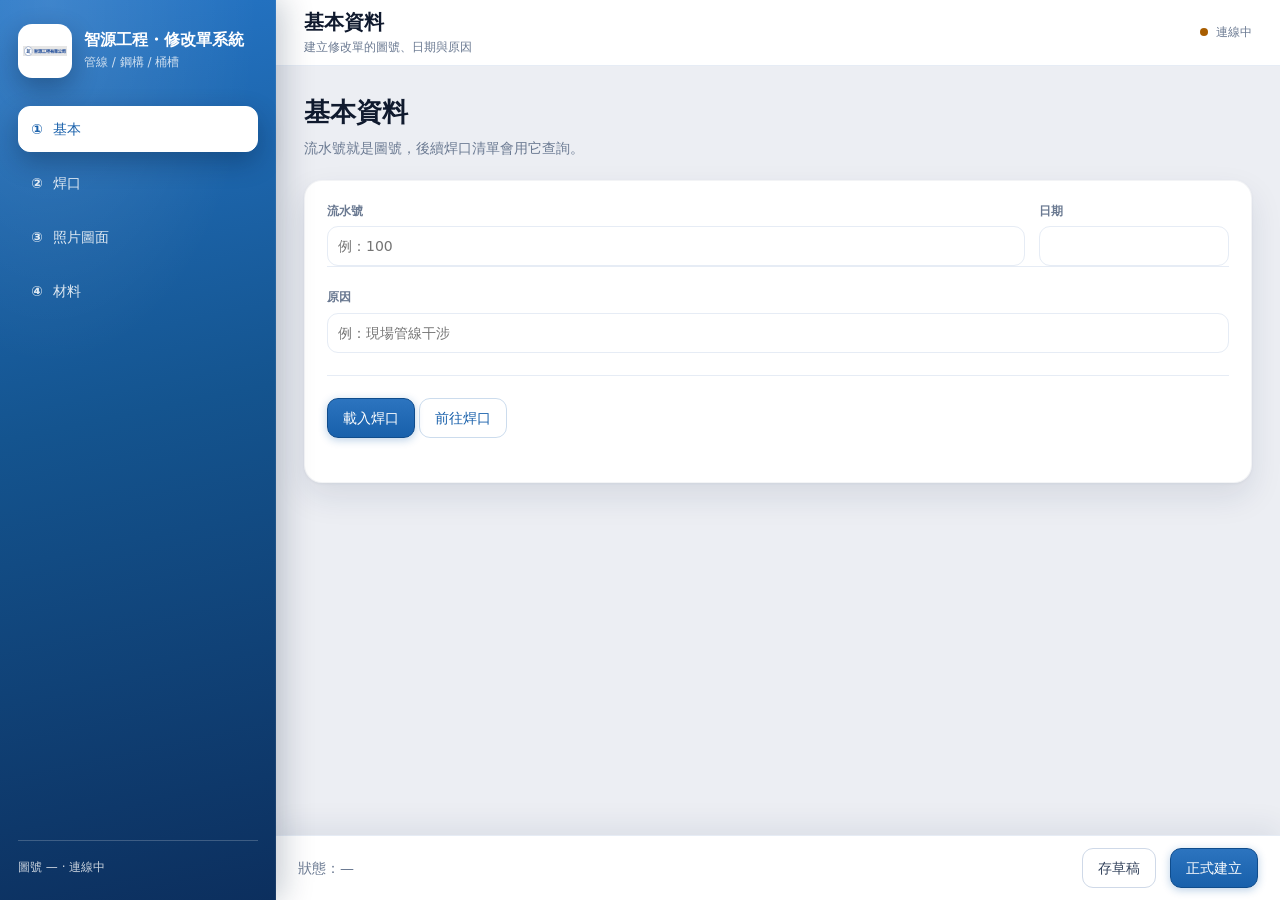
==== control/co_wizard_web/index.html @ b8f65dfd "style(wizard-web): mac-style polish, 3D sidebar, hint pulse, button feedback" ====
<!DOCTYPE html>
<html lang="zh-Hant">
<head>
<meta charset="utf-8">
<meta name="viewport" content="width=device-width, initial-scale=1">
<title>智源工程・修改單系統</title>
<style>
  :root{
    --brand:#1860ab;
    --brand-strong:#0f4c8c;
    --brand-deep:#0c2f5e;
    --brand-soft:#eef4fc;
    --ink:#101a2e;
    --text:#33425c;
    --muted:#6b7a92;
    --line:#e6ecf5;
    --line-strong:#cfd9e8;
    --surface:#ffffff;
    --page:#eceef3;
    --ok:#157a47;
    --warn:#a85d00;
    --danger:#b42318;
    --shadow:0 1px 2px rgba(16,26,46,.05), 0 18px 44px rgba(16,40,80,.12);
    --shadow-sm:0 1px 3px rgba(20,40,80,.05), 0 14px 32px rgba(20,40,80,.10);
  }
  *{box-sizing:border-box;}
  button,input,select,.nav-step,tr.pick,.sheet,.pill{transition:background-color .16s ease,border-color .16s ease,color .16s ease,box-shadow .16s ease,transform .14s ease;}
  html,body{height:100%;}
  body{
    margin:0;
    color:var(--text);
    background:var(--page);
    font-family:-apple-system,BlinkMacSystemFont,"SF Pro Text","Segoe UI","Microsoft JhengHei",system-ui,sans-serif;
    font-size:14px;
    line-height:1.45;
    letter-spacing:0;
  }
  button,input,select{font:inherit;letter-spacing:0;}
  button{
    border:1px solid var(--line-strong);
    border-radius:11px;
    background:#fff;
    color:var(--text);
    min-height:40px;
    padding:8px 15px;
    cursor:pointer;
  }
  button:hover{border-color:var(--brand);color:var(--brand);box-shadow:0 4px 12px rgba(24,96,171,.16);transform:translateY(-1px);}
  button:active{transform:translateY(0) scale(.99);box-shadow:none;}
  button.primary{background:linear-gradient(180deg,#2c74bf,var(--brand));border-color:var(--brand-strong);color:#fff;box-shadow:0 2px 8px rgba(24,96,171,.30);}
  button.primary:hover{background:var(--brand-strong);color:#fff;box-shadow:0 8px 20px rgba(24,96,171,.38);transform:translateY(-1px);}
  button.ghost{background:transparent;color:var(--brand);border-color:rgba(24,96,171,.22);}
  button.sm{min-height:30px;padding:4px 10px;font-size:12px;}
  input,select{
    width:100%;
    min-height:40px;
    border:1px solid var(--line);
    border-radius:11px;
    background:#fff;
    color:var(--ink);
    padding:8px 10px;
    outline:none;
  }
  input:focus,select:focus{border-color:var(--brand);box-shadow:0 0 0 3px rgba(24,96,171,.14);}
  label{display:block;margin:0 0 6px;color:var(--muted);font-size:12px;font-weight:600;}
  table{width:100%;border-collapse:collapse;}
  th,td{padding:10px 12px;border-bottom:1px solid var(--line);text-align:left;vertical-align:middle;}
  th{color:var(--muted);font-size:12px;font-weight:700;white-space:nowrap;background:#f5f8fd;}
  td{font-size:13px;}
  code,.weld-code{display:inline-block;font-family:"Cascadia Mono","Consolas",monospace;color:var(--brand-strong);font-weight:800;background:var(--brand-soft);border:1px solid #d6e4f6;padding:2px 9px;border-radius:7px;letter-spacing:.02em;}
  .app{
    height:100vh;
    display:grid;
    grid-template-columns:276px minmax(0,1fr);
    overflow:hidden;
  }
  .side{
    display:flex;
    flex-direction:column;
    min-width:0;
    padding:24px 18px;
    color:#fff;
    position:relative;
    z-index:2;
    background:
      radial-gradient(130% 70% at 18% 0%, rgba(255,255,255,.12), transparent 58%),
      linear-gradient(168deg,#2575c6 0%,#14548f 46%,var(--brand-deep) 100%);
    box-shadow:6px 0 30px rgba(8,28,58,.24), inset -1px 0 0 rgba(255,255,255,.06);
  }
  .brand{
    display:flex;
    gap:12px;
    align-items:center;
    min-height:54px;
    margin-bottom:28px;
  }
  .brand-logo{
    width:54px;
    max-width:54px;
    height:54px;
    object-fit:contain;
    object-position:center;
    padding:5px;
    border-radius:14px;
    background:#fff;
    box-shadow:0 10px 26px rgba(4,20,45,.32);
  }
  .brand-mark-fallback{
    display:none;
    place-items:center;
    width:44px;
    height:44px;
    flex:0 0 44px;
    border:2px solid rgba(255,255,255,.72);
    border-radius:50%;
    font-weight:800;
  }
  .brand-text{min-width:0;}
  .brand-text strong{display:block;font-size:16px;line-height:1.3;}
  .brand-text span{display:block;margin-top:3px;font-size:12px;color:rgba(255,255,255,.76);}
  .step-nav{display:grid;gap:8px;}
  .nav-step{
    display:flex;
    align-items:center;
    gap:10px;
    width:100%;
    min-height:46px;
    padding:10px 12px;
    color:rgba(255,255,255,.86);
    background:transparent;
    border:1px solid transparent;
    border-radius:12px;
    text-align:left;
  }
  .nav-step:hover{color:#fff;background:rgba(255,255,255,.10);border-color:rgba(255,255,255,.22);}
  .nav-step.active{color:var(--brand);background:#fff;border-color:#fff;box-shadow:0 10px 26px rgba(4,20,45,.30);}
  .nav-step .num{font-weight:800;}
  .side-meta{
    margin-top:auto;
    padding-top:18px;
    color:rgba(255,255,255,.78);
    font-size:12px;
    border-top:1px solid rgba(255,255,255,.2);
  }
  .workspace{
    min-width:0;
    height:100vh;
    display:flex;
    flex-direction:column;
    background:var(--page);
  }
  .topbar{
    min-height:66px;
    display:flex;
    align-items:center;
    justify-content:space-between;
    gap:18px;
    padding:0 28px;
    background:#fff;
    border-bottom:1px solid var(--line);
  }
  .topbar h1{margin:0;color:var(--ink);font-size:20px;font-weight:800;}
  .topbar small{display:block;margin-top:2px;color:var(--muted);font-size:12px;}
  .connection{
    display:inline-flex;
    align-items:center;
    gap:8px;
    color:var(--muted);
    font-size:12px;
    white-space:nowrap;
  }
  .dot{width:8px;height:8px;border-radius:50%;background:var(--warn);}
  .dot.ok{background:var(--ok);}
  .content{
    min-height:0;
    flex:1;
    overflow:auto;
    padding:28px;
  }
  .page{display:none;max-width:1160px;margin:0 auto;}
  .page.active{display:block;}
  .page-head{
    display:flex;
    align-items:flex-end;
    justify-content:space-between;
    gap:18px;
    margin-bottom:22px;
  }
  .page-head h2{margin:0;color:var(--ink);font-size:26px;font-weight:850;}
  .page-head p{margin:6px 0 0;color:var(--muted);}
  .sheet{
    background:var(--surface);
    border:1px solid rgba(20,40,80,.05);
    border-radius:18px;
    box-shadow:var(--shadow-sm);
  }
  .sheet.pad{padding:22px;}
  .section-line{
    padding:22px 0;
    border-top:1px solid var(--line);
  }
  .section-line:first-child{padding-top:0;border-top:0;}
  .section-title{
    display:flex;
    align-items:center;
    justify-content:space-between;
    gap:12px;
    margin-bottom:14px;
  }
  .section-title h3{margin:0;color:var(--ink);font-size:16px;}
  .section-title span{color:var(--muted);font-size:12px;}
  .grid-2{display:grid;grid-template-columns:repeat(auto-fit,minmax(440px,1fr));gap:22px;}
  .grid-3{display:grid;grid-template-columns:repeat(auto-fit,minmax(150px,1fr));gap:14px;}
  .field-row{display:grid;grid-template-columns:1fr 190px;gap:14px;}
  .toolbar{
    display:flex;
    align-items:end;
    gap:10px;
    flex-wrap:wrap;
  }
  .toolbar .grow{flex:1 1 240px;}
  .pick-wrap{
    border:1px solid var(--line);
    border-radius:14px;
    overflow:hidden;
    background:#fff;
  }
  .pick-scroll{max-height:300px;overflow:auto;}
  tr.pick{cursor:pointer;}
  tr.pick:hover{background:var(--brand-soft);}
  tr.pick.selected{background:#dcecff;box-shadow:inset 3px 0 0 var(--brand);}
  .empty{
    padding:28px 16px;
    color:var(--muted);
    text-align:center;
  }
  .empty-illustration{
    width:132px;
    height:84px;
    margin:0 auto 14px;
    color:var(--brand);
  }
  .ghost-panel{
    min-height:340px;
    display:grid;
    place-items:center;
    padding:36px;
    background:linear-gradient(180deg,#fff,#f7fbff);
    border:1px dashed var(--line-strong);
    border-radius:10px;
  }
  .ghost-panel h3{margin:0 0 8px;color:var(--ink);font-size:20px;}
  .ghost-panel p{margin:0;color:var(--muted);}
  .statusbar{
    min-height:64px;
    display:flex;
    align-items:center;
    gap:14px;
    padding:12px 22px;
    background:#fff;
    border-top:1px solid var(--line);
    box-shadow:0 -10px 28px rgba(20,45,80,.07);
  }
  .status-text{flex:1;min-width:0;color:var(--muted);}
  .pill{
    display:inline-flex;
    align-items:center;
    min-height:26px;
    padding:2px 10px;
    border-radius:999px;
    font-size:12px;
    font-weight:800;
  }
  .pill.ok{color:var(--ok);background:rgba(22,135,80,.12);}
  .pill.warn{color:var(--warn);background:rgba(181,105,0,.12);}
  .missing{margin-left:10px;color:var(--warn);}
  @keyframes hintPulse{0%,100%{box-shadow:0 0 0 0 rgba(245,158,11,0);}50%{box-shadow:0 0 0 5px rgba(245,158,11,.32);}}
  .hint-pulse{animation:hintPulse 1.4s ease-in-out infinite;border-radius:11px;}
  #toast{
    position:fixed;
    right:24px;
    bottom:82px;
    z-index:5;
    display:none;
    max-width:460px;
    padding:12px 14px;
    color:#fff;
    background:var(--danger);
    border-radius:8px;
    box-shadow:0 14px 34px rgba(0,0,0,.22);
  }
  @media (max-width:900px){
    .app{grid-template-columns:1fr;}
    .side{height:auto;padding:14px 16px;}
    .brand{margin-bottom:12px;}
    .step-nav{grid-template-columns:repeat(4,minmax(0,1fr));}
    .nav-step{justify-content:center;padding:8px;font-size:12px;}
    .side-meta{display:none;}
    .workspace{height:calc(100vh - 154px);}
    .topbar{padding:0 18px;}
    .content{padding:18px;}
    .grid-2,.grid-3,.field-row{grid-template-columns:1fr;}
    .statusbar{flex-wrap:wrap;}
  }
</style>
</head>
<body>
<div class="app">
  <aside class="side">
    <div class="brand">
      <img class="brand-logo" src="img/brand-logo.png" alt="" onerror="this.style.display='none';document.querySelector('.brand-mark-fallback').style.display='grid';">
      <div class="brand-mark-fallback">智</div>
      <div class="brand-text">
        <strong>智源工程・修改單系統</strong>
        <span>管線 / 鋼構 / 桶槽</span>
      </div>
    </div>

    <nav class="step-nav" aria-label="修改單步驟">
      <button class="nav-step active" type="button" data-page="basic"><span class="num">①</span><span>基本</span></button>
      <button class="nav-step" type="button" data-page="welds"><span class="num">②</span><span>焊口</span></button>
      <button class="nav-step" type="button" data-page="files"><span class="num">③</span><span>照片圖面</span></button>
      <button class="nav-step" type="button" data-page="materials"><span class="num">④</span><span>材料</span></button>
    </nav>

    <div class="side-meta" id="navStatus">圖號 — · 連線中</div>
  </aside>

  <section class="workspace">
    <header class="topbar">
      <div>
        <h1 id="pageTitle">基本資料</h1>
        <small id="pageHint">建立修改單的圖號、日期與原因</small>
      </div>
      <div class="connection"><span class="dot" id="connDot"></span><span id="connectionText">連線中</span></div>
    </header>

    <main class="content">
      <section class="page active" id="page-basic">
        <div class="page-head">
          <div>
            <h2>基本資料</h2>
            <p>流水號就是圖號，後續焊口清單會用它查詢。</p>
          </div>
        </div>

        <div class="sheet pad">
          <div class="field-row">
            <div>
              <label for="series">流水號</label>
              <input id="series" autocomplete="off" placeholder="例：100">
            </div>
            <div>
              <label for="date">日期</label>
              <input id="date" autocomplete="off">
            </div>
          </div>
          <div class="section-line">
            <label for="reason">原因</label>
            <input id="reason" autocomplete="off" placeholder="例：現場管線干涉">
          </div>
          <div class="section-line">
            <button class="primary" type="button" id="loadBtn" onclick="loadWelds()">載入焊口</button>
            <button class="ghost" type="button" onclick="showPage('welds')">前往焊口</button>
          </div>
        </div>
      </section>

      <section class="page" id="page-welds">
        <div class="page-head">
          <div>
            <h2>焊口</h2>
            <p>既有焊口從來源清單選取，新焊口由系統編碼。</p>
          </div>
          <button class="primary" type="button" onclick="loadWelds()">重新載入焊口</button>
        </div>

        <div class="grid-2">
          <div class="sheet">
            <div class="section-line" style="padding:18px 18px 0">
              <div class="section-title">
                <h3>這張圖號的現有焊口</h3>
                <span id="weldCount">尚未載入</span>
              </div>
            </div>
            <div class="pick-wrap" style="margin:0 18px 18px">
              <div class="pick-scroll">
                <table>
                  <thead><tr><th>焊口號</th><th>尺寸</th><th>材質</th><th>厚度</th><th>型式</th></tr></thead>
                  <tbody id="pickList"><tr><td colspan="5" class="empty">先載入焊口</td></tr></tbody>
                </table>
              </div>
            </div>
            <div class="section-line" style="padding:18px">
              <div class="toolbar">
                <div class="grow">
                  <label for="exOp">操作</label>
                  <select id="exOp"><option>裁切</option><option selected>加長</option><option>縮短</option></select>
                </div>
                <button type="button" onclick="addExisting()">加入既有重焊</button>
              </div>
            </div>
          </div>

          <div class="sheet pad">
            <div class="section-title">
              <h3>新焊口</h3>
              <span>原圖沒有的焊口</span>
            </div>
            <div class="grid-3">
              <div>
                <label for="nwOp">操作</label>
                <select id="nwOp"><option>裁切</option><option selected>加長</option><option>縮短</option></select>
              </div>
              <div>
                <label for="nwSize">尺寸</label>
                <input id="nwSize" autocomplete="off">
              </div>
              <div>
                <label for="nwMat">材質</label>
                <input id="nwMat" autocomplete="off">
              </div>
            </div>
            <div class="grid-3" style="margin-top:14px">
              <div>
                <label for="nwSch">厚度</label>
                <input id="nwSch" autocomplete="off">
              </div>
              <div>
                <label for="nwType">型式</label>
                <input id="nwType" autocomplete="off">
              </div>
              <div style="display:flex;align-items:end">
                <button type="button" onclick="addNew()">加入新焊口</button>
              </div>
            </div>
          </div>
        </div>

        <div class="sheet" style="margin-top:22px">
          <div class="section-line" style="padding:18px 18px 0">
            <div class="section-title">
              <h3>本單焊口</h3>
              <span>編號與規格由後端重算</span>
            </div>
          </div>
          <table>
            <thead><tr><th>焊口碼</th><th>原始</th><th>操作</th><th>規格</th><th>來源</th><th></th></tr></thead>
            <tbody id="weldRows"><tr><td colspan="6" class="empty">尚未加入焊口</td></tr></tbody>
          </table>
        </div>
      </section>

      <section class="page" id="page-files">
        <div class="page-head">
          <div>
            <h2>照片圖面</h2>
            <p>修改前、修改後與圖面 PDF。</p>
          </div>
        </div>
        <div class="ghost-panel">
          <div>
            <div class="empty-illustration" aria-hidden="true">
              <svg viewBox="0 0 160 96" fill="none" xmlns="http://www.w3.org/2000/svg">
                <rect x="18" y="18" width="72" height="52" rx="8" stroke="currentColor" stroke-width="5"/>
                <path d="M28 62l17-18 15 13 10-10 13 15" stroke="currentColor" stroke-width="5" stroke-linecap="round" stroke-linejoin="round"/>
                <circle cx="68" cy="34" r="6" fill="currentColor"/>
                <path d="M103 22h31l12 12v40h-43V22z" stroke="currentColor" stroke-width="5" stroke-linejoin="round"/>
                <path d="M134 22v13h12" stroke="currentColor" stroke-width="5" stroke-linejoin="round"/>
              </svg>
            </div>
            <h3>下一刀補</h3>
            <p>照片與 PDF 輸入會接在這一頁。</p>
          </div>
        </div>
      </section>

      <section class="page" id="page-materials">
        <div class="page-head">
          <div>
            <h2>材料</h2>
            <p>零件、尺寸與數量。</p>
          </div>
        </div>
        <div class="ghost-panel">
          <div>
            <div class="empty-illustration" aria-hidden="true">
              <svg viewBox="0 0 160 96" fill="none" xmlns="http://www.w3.org/2000/svg">
                <path d="M32 24h70l26 24-26 24H32L58 48 32 24z" stroke="currentColor" stroke-width="5" stroke-linejoin="round"/>
                <path d="M58 48h70" stroke="currentColor" stroke-width="5" stroke-linecap="round"/>
                <circle cx="44" cy="48" r="5" fill="currentColor"/>
                <circle cx="100" cy="48" r="5" fill="currentColor"/>
              </svg>
            </div>
            <h3>下一刀補</h3>
            <p>材料輸入會接在這一頁。</p>
          </div>
        </div>
      </section>
    </main>

    <footer class="statusbar">
      <div class="status-text" id="status">狀態：—</div>
      <button type="button" onclick="doExport(false)">存草稿</button>
      <button class="primary" type="button" onclick="doExport(true)">正式建立</button>
    </footer>
  </section>
</div>
<div id="toast"></div>

<script>
const today = new Date().toISOString().slice(0,10).replace(/-/g,'');
const state = { series:'', date:today, reason:'', welds:[], photos:[], drawing_pdf:null, materials:[] };
const pageMeta = {
  basic:['基本資料','建立修改單的圖號、日期與原因'],
  welds:['焊口','從來源清單挑既有焊口，或新增原圖沒有的焊口'],
  files:['照片圖面','下一刀補'],
  materials:['材料','下一刀補']
};
const missingLabels = {
  missing_before_photo:'修改前照片',
  missing_after_photo:'修改後照片',
  missing_drawing_pdf:'圖面 PDF',
  missing_materials:'材料',
  missing_reason:'原因',
  missing_welds:'焊口'
};
let api=null;
let picked=null;
let connected=false;

window.addEventListener('pywebviewready', async ()=>{
  api = window.pywebview.api;
  byId('date').value = today;
  wireInputs();
  wireNav();
  try{
    const info = await call('info');
    connected = true;
    byId('connDot').classList.add('ok');
    byId('connectionText').textContent = `已連線 · API ${info.api_version}`;
  }catch(e){
    connected = false;
    byId('connectionText').textContent = '連線失敗';
  }
  syncNavStatus();
  await rebuild();
});

function byId(id){ return document.getElementById(id); }
function val(id){ return byId(id).value.trim(); }
function escapeHtml(value){
  return String(value ?? '').replace(/[&<>"']/g, c=>({'&':'&amp;','<':'&lt;','>':'&gt;','"':'&quot;',"'":'&#39;'}[c]));
}

function wireInputs(){
  ['series','date','reason'].forEach(id=>{
    byId(id).addEventListener('input', ()=>{
      state[id==='series'?'series':id] = val(id);
      syncNavStatus();
      rebuild();
    });
  });
}

function wireNav(){
  document.querySelectorAll('.nav-step').forEach(btn=>{
    btn.addEventListener('click', ()=>showPage(btn.dataset.page));
  });
}

function showPage(name){
  document.querySelectorAll('.page').forEach(page=>page.classList.toggle('active', page.id === `page-${name}`));
  document.querySelectorAll('.nav-step').forEach(btn=>btn.classList.toggle('active', btn.dataset.page === name));
  byId('pageTitle').textContent = pageMeta[name][0];
  byId('pageHint').textContent = pageMeta[name][1];
}

async function call(method, ...args){
  if(!api){ throw new Error('API 尚未連線'); }
  const response = await api[method](...args);
  if(!response || response.ok !== true){
    const message = (response && response.error) || '呼叫失敗';
    toast(message, true);
    throw new Error(message);
  }
  return response.data;
}

function toast(message, isError=false){
  const el = byId('toast');
  el.textContent = message;
  el.style.background = isError ? 'var(--danger)' : 'var(--brand)';
  el.style.display = 'block';
  clearTimeout(el._hideTimer);
  el._hideTimer = setTimeout(()=>{ el.style.display='none'; }, 3600);
}

function syncState(){
  state.series = val('series');
  state.date = val('date');
  state.reason = val('reason');
}

function syncNavStatus(){
  const series = val('series') || state.series || '—';
  byId('navStatus').textContent = `圖號 ${series} · ${connected ? '已連線' : '連線中'}`;
}

function updateHints(){
  const hasSeries = !!val('series');
  toggleHint(byId('series'), !hasSeries);
  toggleHint(byId('loadBtn'), hasSeries && state.welds.length === 0);
}
function toggleHint(el, on){ if(el){ el.classList.toggle('hint-pulse', !!on); } }

async function loadWelds(){
  syncState();
  syncNavStatus();
  const result = await call('existing_welds', state.series);
  picked = null;
  renderPickList(result.welds || []);
  showPage('welds');
  await rebuild();
}

function renderPickList(welds){
  const body = byId('pickList');
  byId('weldCount').textContent = welds.length ? `${welds.length} 筆` : '查無焊口';
  if(!welds.length){
    body.innerHTML = '<tr><td colspan="5" class="empty">這張圖號查無焊口</td></tr>';
    return;
  }
  body.innerHTML = '';
  welds.forEach(weld=>{
    const tr = document.createElement('tr');
    tr.className = 'pick';
    tr.innerHTML = `<td><code>${escapeHtml(weld.weld_no)}</code></td><td>${escapeHtml(weld.size)}</td><td>${escapeHtml(weld.material)}</td><td>${escapeHtml(weld.sch)}</td><td>${escapeHtml(weld.weld_type)}</td>`;
    tr.addEventListener('click', ()=>{
      picked = weld.weld_no;
      body.querySelectorAll('tr').forEach(row=>row.classList.remove('selected'));
      tr.classList.add('selected');
    });
    body.appendChild(tr);
  });
}

async function addExisting(){
  if(!picked){
    toast('先選一筆既有焊口', true);
    return;
  }
  state.welds.push({kind:'existing', base:picked, op:byId('exOp').value});
  await rebuild();
}

async function addNew(){
  state.welds.push({
    kind:'new',
    op:byId('nwOp').value,
    spec:{size:val('nwSize'), material:val('nwMat'), sch:val('nwSch'), weld_type:val('nwType')}
  });
  ['nwSize','nwMat','nwSch','nwType'].forEach(id=>byId(id).value='');
  await rebuild();
}

async function removeWeld(index){
  state.welds.splice(index,1);
  await rebuild();
}

async function rebuild(){
  if(!api){ return; }
  syncState();
  syncNavStatus();
  updateHints();
  let result;
  try{
    result = await call('build', state);
  }catch(e){
    return;
  }
  renderWeldRows((result.co && result.co.welds) || []);
  renderStatus(result.status, result.issues || []);
}

function renderWeldRows(welds){
  const body = byId('weldRows');
  if(!welds.length){
    body.innerHTML = `<tr><td colspan="6" class="empty">${emptyWeldState()}</td></tr>`;
    return;
  }
  body.innerHTML = '';
  welds.forEach((weld,index)=>{
    const spec = weld.spec || {};
    const detail = [spec.size, spec.sch, spec.material, spec.weld_type].filter(Boolean).join(' / ');
    const tr = document.createElement('tr');
    tr.innerHTML = `<td><span class="weld-code">${escapeHtml(weld.code)}</span></td><td>${escapeHtml(weld.base)}</td><td>${escapeHtml(weld.op)}</td><td>${escapeHtml(detail)}</td><td>${escapeHtml(weld.spec_source)}</td><td><button class="sm" type="button" onclick="removeWeld(${index})">移除</button></td>`;
    body.appendChild(tr);
  });
}

function emptyWeldState(){
  return `<div class="empty-illustration" aria-hidden="true">
    <svg viewBox="0 0 160 96" fill="none" xmlns="http://www.w3.org/2000/svg">
      <path d="M28 58h37c10 0 18-8 18-18s8-18 18-18h31" stroke="currentColor" stroke-width="6" stroke-linecap="round"/>
      <path d="M28 74h44c11 0 20-9 20-20s9-20 20-20h20" stroke="currentColor" stroke-width="4" stroke-linecap="round" opacity=".55"/>
      <circle cx="84" cy="40" r="12" stroke="currentColor" stroke-width="5"/>
      <path d="M75 31l18 18M93 31L75 49" stroke="currentColor" stroke-width="4" stroke-linecap="round"/>
    </svg>
  </div>尚未加入焊口`;
}

function renderStatus(status, issues){
  const normalized = status || '—';
  const cls = normalized === '完整' ? 'ok' : 'warn';
  let html = `狀態：<span class="pill ${cls}">${escapeHtml(normalized)}</span>`;
  if(issues.length){
    html += `<span class="missing">還缺：${issues.map(issueLabel).join('、')}</span>`;
  }
  byId('status').innerHTML = html;
}

function issueLabel(issue){
  const code = issue && issue.code;
  return escapeHtml(missingLabels[code] || (issue && issue.message) || code || '未完成項目');
}

async function doExport(finalize){
  syncState();
  try{
    const result = await call('export', state, finalize);
    if(result.exported === false){
      const labels = (result.issues || []).map(issueLabel).join('、');
      toast(`正式建立被擋：${labels}`, true);
      renderStatus(result.status, result.issues || []);
      return;
    }
    toast(`${finalize ? '已正式建立' : '已存草稿'}：${result.id}`);
    byId('status').innerHTML = `已出單 <code>${escapeHtml(result.id)}</code>　${escapeHtml(result.folder)}`;
  }catch(e){}
}
</script>
</body>
</html>
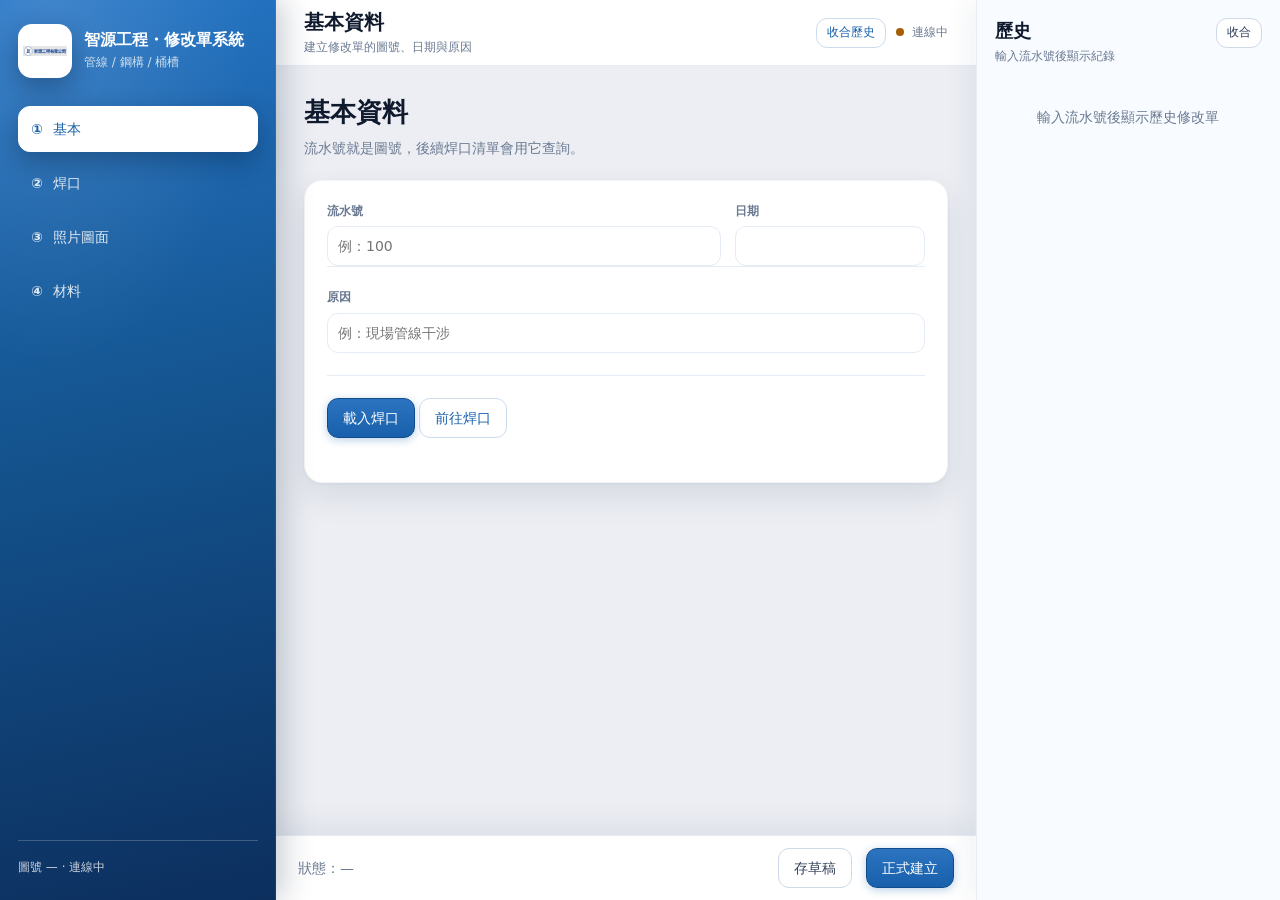
==== commit 6534aab6: "feat(wizard-web): history side panel + bridge.history (Task 13)" ====
--- a/control/co_wizard_web/index.html
+++ b/control/co_wizard_web/index.html
@@ -4,305 +4,7 @@
 <meta charset="utf-8">
 <meta name="viewport" content="width=device-width, initial-scale=1">
 <title>智源工程・修改單系統</title>
-<style>
-  :root{
-    --brand:#1860ab;
-    --brand-strong:#0f4c8c;
-    --brand-deep:#0c2f5e;
-    --brand-soft:#eef4fc;
-    --ink:#101a2e;
-    --text:#33425c;
-    --muted:#6b7a92;
-    --line:#e6ecf5;
-    --line-strong:#cfd9e8;
-    --surface:#ffffff;
-    --page:#eceef3;
-    --ok:#157a47;
-    --warn:#a85d00;
-    --danger:#b42318;
-    --shadow:0 1px 2px rgba(16,26,46,.05), 0 18px 44px rgba(16,40,80,.12);
-    --shadow-sm:0 1px 3px rgba(20,40,80,.05), 0 14px 32px rgba(20,40,80,.10);
-  }
-  *{box-sizing:border-box;}
-  button,input,select,.nav-step,tr.pick,.sheet,.pill{transition:background-color .16s ease,border-color .16s ease,color .16s ease,box-shadow .16s ease,transform .14s ease;}
-  html,body{height:100%;}
-  body{
-    margin:0;
-    color:var(--text);
-    background:var(--page);
-    font-family:-apple-system,BlinkMacSystemFont,"SF Pro Text","Segoe UI","Microsoft JhengHei",system-ui,sans-serif;
-    font-size:14px;
-    line-height:1.45;
-    letter-spacing:0;
-  }
-  button,input,select{font:inherit;letter-spacing:0;}
-  button{
-    border:1px solid var(--line-strong);
-    border-radius:11px;
-    background:#fff;
-    color:var(--text);
-    min-height:40px;
-    padding:8px 15px;
-    cursor:pointer;
-  }
-  button:hover{border-color:var(--brand);color:var(--brand);box-shadow:0 4px 12px rgba(24,96,171,.16);transform:translateY(-1px);}
-  button:active{transform:translateY(0) scale(.99);box-shadow:none;}
-  button.primary{background:linear-gradient(180deg,#2c74bf,var(--brand));border-color:var(--brand-strong);color:#fff;box-shadow:0 2px 8px rgba(24,96,171,.30);}
-  button.primary:hover{background:var(--brand-strong);color:#fff;box-shadow:0 8px 20px rgba(24,96,171,.38);transform:translateY(-1px);}
-  button.ghost{background:transparent;color:var(--brand);border-color:rgba(24,96,171,.22);}
-  button.sm{min-height:30px;padding:4px 10px;font-size:12px;}
-  input,select{
-    width:100%;
-    min-height:40px;
-    border:1px solid var(--line);
-    border-radius:11px;
-    background:#fff;
-    color:var(--ink);
-    padding:8px 10px;
-    outline:none;
-  }
-  input:focus,select:focus{border-color:var(--brand);box-shadow:0 0 0 3px rgba(24,96,171,.14);}
-  label{display:block;margin:0 0 6px;color:var(--muted);font-size:12px;font-weight:600;}
-  table{width:100%;border-collapse:collapse;}
-  th,td{padding:10px 12px;border-bottom:1px solid var(--line);text-align:left;vertical-align:middle;}
-  th{color:var(--muted);font-size:12px;font-weight:700;white-space:nowrap;background:#f5f8fd;}
-  td{font-size:13px;}
-  code,.weld-code{display:inline-block;font-family:"Cascadia Mono","Consolas",monospace;color:var(--brand-strong);font-weight:800;background:var(--brand-soft);border:1px solid #d6e4f6;padding:2px 9px;border-radius:7px;letter-spacing:.02em;}
-  .app{
-    height:100vh;
-    display:grid;
-    grid-template-columns:276px minmax(0,1fr);
-    overflow:hidden;
-  }
-  .side{
-    display:flex;
-    flex-direction:column;
-    min-width:0;
-    padding:24px 18px;
-    color:#fff;
-    position:relative;
-    z-index:2;
-    background:
-      radial-gradient(130% 70% at 18% 0%, rgba(255,255,255,.12), transparent 58%),
-      linear-gradient(168deg,#2575c6 0%,#14548f 46%,var(--brand-deep) 100%);
-    box-shadow:6px 0 30px rgba(8,28,58,.24), inset -1px 0 0 rgba(255,255,255,.06);
-  }
-  .brand{
-    display:flex;
-    gap:12px;
-    align-items:center;
-    min-height:54px;
-    margin-bottom:28px;
-  }
-  .brand-logo{
-    width:54px;
-    max-width:54px;
-    height:54px;
-    object-fit:contain;
-    object-position:center;
-    padding:5px;
-    border-radius:14px;
-    background:#fff;
-    box-shadow:0 10px 26px rgba(4,20,45,.32);
-  }
-  .brand-mark-fallback{
-    display:none;
-    place-items:center;
-    width:44px;
-    height:44px;
-    flex:0 0 44px;
-    border:2px solid rgba(255,255,255,.72);
-    border-radius:50%;
-    font-weight:800;
-  }
-  .brand-text{min-width:0;}
-  .brand-text strong{display:block;font-size:16px;line-height:1.3;}
-  .brand-text span{display:block;margin-top:3px;font-size:12px;color:rgba(255,255,255,.76);}
-  .step-nav{display:grid;gap:8px;}
-  .nav-step{
-    display:flex;
-    align-items:center;
-    gap:10px;
-    width:100%;
-    min-height:46px;
-    padding:10px 12px;
-    color:rgba(255,255,255,.86);
-    background:transparent;
-    border:1px solid transparent;
-    border-radius:12px;
-    text-align:left;
-  }
-  .nav-step:hover{color:#fff;background:rgba(255,255,255,.10);border-color:rgba(255,255,255,.22);}
-  .nav-step.active{color:var(--brand);background:#fff;border-color:#fff;box-shadow:0 10px 26px rgba(4,20,45,.30);}
-  .nav-step .num{font-weight:800;}
-  .side-meta{
-    margin-top:auto;
-    padding-top:18px;
-    color:rgba(255,255,255,.78);
-    font-size:12px;
-    border-top:1px solid rgba(255,255,255,.2);
-  }
-  .workspace{
-    min-width:0;
-    height:100vh;
-    display:flex;
-    flex-direction:column;
-    background:var(--page);
-  }
-  .topbar{
-    min-height:66px;
-    display:flex;
-    align-items:center;
-    justify-content:space-between;
-    gap:18px;
-    padding:0 28px;
-    background:#fff;
-    border-bottom:1px solid var(--line);
-  }
-  .topbar h1{margin:0;color:var(--ink);font-size:20px;font-weight:800;}
-  .topbar small{display:block;margin-top:2px;color:var(--muted);font-size:12px;}
-  .connection{
-    display:inline-flex;
-    align-items:center;
-    gap:8px;
-    color:var(--muted);
-    font-size:12px;
-    white-space:nowrap;
-  }
-  .dot{width:8px;height:8px;border-radius:50%;background:var(--warn);}
-  .dot.ok{background:var(--ok);}
-  .content{
-    min-height:0;
-    flex:1;
-    overflow:auto;
-    padding:28px;
-  }
-  .page{display:none;max-width:1160px;margin:0 auto;}
-  .page.active{display:block;}
-  .page-head{
-    display:flex;
-    align-items:flex-end;
-    justify-content:space-between;
-    gap:18px;
-    margin-bottom:22px;
-  }
-  .page-head h2{margin:0;color:var(--ink);font-size:26px;font-weight:850;}
-  .page-head p{margin:6px 0 0;color:var(--muted);}
-  .sheet{
-    background:var(--surface);
-    border:1px solid rgba(20,40,80,.05);
-    border-radius:18px;
-    box-shadow:var(--shadow-sm);
-  }
-  .sheet.pad{padding:22px;}
-  .section-line{
-    padding:22px 0;
-    border-top:1px solid var(--line);
-  }
-  .section-line:first-child{padding-top:0;border-top:0;}
-  .section-title{
-    display:flex;
-    align-items:center;
-    justify-content:space-between;
-    gap:12px;
-    margin-bottom:14px;
-  }
-  .section-title h3{margin:0;color:var(--ink);font-size:16px;}
-  .section-title span{color:var(--muted);font-size:12px;}
-  .grid-2{display:grid;grid-template-columns:repeat(auto-fit,minmax(440px,1fr));gap:22px;}
-  .grid-3{display:grid;grid-template-columns:repeat(auto-fit,minmax(150px,1fr));gap:14px;}
-  .field-row{display:grid;grid-template-columns:1fr 190px;gap:14px;}
-  .toolbar{
-    display:flex;
-    align-items:end;
-    gap:10px;
-    flex-wrap:wrap;
-  }
-  .toolbar .grow{flex:1 1 240px;}
-  .pick-wrap{
-    border:1px solid var(--line);
-    border-radius:14px;
-    overflow:hidden;
-    background:#fff;
-  }
-  .pick-scroll{max-height:300px;overflow:auto;}
-  tr.pick{cursor:pointer;}
-  tr.pick:hover{background:var(--brand-soft);}
-  tr.pick.selected{background:#dcecff;box-shadow:inset 3px 0 0 var(--brand);}
-  .empty{
-    padding:28px 16px;
-    color:var(--muted);
-    text-align:center;
-  }
-  .empty-illustration{
-    width:132px;
-    height:84px;
-    margin:0 auto 14px;
-    color:var(--brand);
-  }
-  .ghost-panel{
-    min-height:340px;
-    display:grid;
-    place-items:center;
-    padding:36px;
-    background:linear-gradient(180deg,#fff,#f7fbff);
-    border:1px dashed var(--line-strong);
-    border-radius:10px;
-  }
-  .ghost-panel h3{margin:0 0 8px;color:var(--ink);font-size:20px;}
-  .ghost-panel p{margin:0;color:var(--muted);}
-  .statusbar{
-    min-height:64px;
-    display:flex;
-    align-items:center;
-    gap:14px;
-    padding:12px 22px;
-    background:#fff;
-    border-top:1px solid var(--line);
-    box-shadow:0 -10px 28px rgba(20,45,80,.07);
-  }
-  .status-text{flex:1;min-width:0;color:var(--muted);}
-  .pill{
-    display:inline-flex;
-    align-items:center;
-    min-height:26px;
-    padding:2px 10px;
-    border-radius:999px;
-    font-size:12px;
-    font-weight:800;
-  }
-  .pill.ok{color:var(--ok);background:rgba(22,135,80,.12);}
-  .pill.warn{color:var(--warn);background:rgba(181,105,0,.12);}
-  .missing{margin-left:10px;color:var(--warn);}
-  @keyframes hintPulse{0%,100%{box-shadow:0 0 0 0 rgba(245,158,11,0);}50%{box-shadow:0 0 0 5px rgba(245,158,11,.32);}}
-  .hint-pulse{animation:hintPulse 1.4s ease-in-out infinite;border-radius:11px;}
-  #toast{
-    position:fixed;
-    right:24px;
-    bottom:82px;
-    z-index:5;
-    display:none;
-    max-width:460px;
-    padding:12px 14px;
-    color:#fff;
-    background:var(--danger);
-    border-radius:8px;
-    box-shadow:0 14px 34px rgba(0,0,0,.22);
-  }
-  @media (max-width:900px){
-    .app{grid-template-columns:1fr;}
-    .side{height:auto;padding:14px 16px;}
-    .brand{margin-bottom:12px;}
-    .step-nav{grid-template-columns:repeat(4,minmax(0,1fr));}
-    .nav-step{justify-content:center;padding:8px;font-size:12px;}
-    .side-meta{display:none;}
-    .workspace{height:calc(100vh - 154px);}
-    .topbar{padding:0 18px;}
-    .content{padding:18px;}
-    .grid-2,.grid-3,.field-row{grid-template-columns:1fr;}
-    .statusbar{flex-wrap:wrap;}
-  }
-</style>
+<link rel="stylesheet" href="style.css">
 </head>
 <body>
 <div class="app">
@@ -332,7 +34,10 @@
         <h1 id="pageTitle">基本資料</h1>
         <small id="pageHint">建立修改單的圖號、日期與原因</small>
       </div>
-      <div class="connection"><span class="dot" id="connDot"></span><span id="connectionText">連線中</span></div>
+      <div class="topbar-actions">
+        <button class="ghost sm" type="button" id="historyTopToggle" onclick="toggleHistory()">收合歷史</button>
+        <div class="connection"><span class="dot" id="connDot"></span><span id="connectionText">連線中</span></div>
+      </div>
     </header>
 
     <main class="content">
@@ -458,19 +163,40 @@
             <p>修改前、修改後與圖面 PDF。</p>
           </div>
         </div>
-        <div class="ghost-panel">
-          <div>
-            <div class="empty-illustration" aria-hidden="true">
-              <svg viewBox="0 0 160 96" fill="none" xmlns="http://www.w3.org/2000/svg">
-                <rect x="18" y="18" width="72" height="52" rx="8" stroke="currentColor" stroke-width="5"/>
-                <path d="M28 62l17-18 15 13 10-10 13 15" stroke="currentColor" stroke-width="5" stroke-linecap="round" stroke-linejoin="round"/>
-                <circle cx="68" cy="34" r="6" fill="currentColor"/>
-                <path d="M103 22h31l12 12v40h-43V22z" stroke="currentColor" stroke-width="5" stroke-linejoin="round"/>
-                <path d="M134 22v13h12" stroke="currentColor" stroke-width="5" stroke-linejoin="round"/>
-              </svg>
-            </div>
-            <h3>下一刀補</h3>
-            <p>照片與 PDF 輸入會接在這一頁。</p>
+        <div class="grid-2">
+          <div class="sheet">
+            <div class="section-line" style="padding:18px 18px 0">
+              <div class="section-title">
+                <h3>照片</h3>
+                <span>修改前 / 修改後</span>
+              </div>
+            </div>
+            <div class="section-line" style="padding:18px">
+              <div class="toolbar">
+                <button type="button" onclick="pickPhoto('before')">加修改前</button>
+                <button type="button" onclick="pickPhoto('after')">加修改後</button>
+              </div>
+            </div>
+            <table>
+              <thead><tr><th>角色</th><th>檔名</th><th></th></tr></thead>
+              <tbody id="photoRows"><tr><td colspan="3" class="empty">尚未加入照片</td></tr></tbody>
+            </table>
+          </div>
+
+          <div class="sheet">
+            <div class="section-line" style="padding:18px 18px 0">
+              <div class="section-title">
+                <h3>圖面 PDF</h3>
+                <span>一份對應圖面</span>
+              </div>
+            </div>
+            <div class="section-line" style="padding:18px">
+              <button type="button" onclick="pickPdf()">選圖面 PDF</button>
+            </div>
+            <table>
+              <thead><tr><th>類型</th><th>檔名</th><th></th></tr></thead>
+              <tbody id="pdfRows"><tr><td colspan="3" class="empty">尚未選擇 PDF</td></tr></tbody>
+            </table>
           </div>
         </div>
       </section>
@@ -482,19 +208,57 @@
             <p>零件、尺寸與數量。</p>
           </div>
         </div>
-        <div class="ghost-panel">
-          <div>
-            <div class="empty-illustration" aria-hidden="true">
-              <svg viewBox="0 0 160 96" fill="none" xmlns="http://www.w3.org/2000/svg">
-                <path d="M32 24h70l26 24-26 24H32L58 48 32 24z" stroke="currentColor" stroke-width="5" stroke-linejoin="round"/>
-                <path d="M58 48h70" stroke="currentColor" stroke-width="5" stroke-linecap="round"/>
-                <circle cx="44" cy="48" r="5" fill="currentColor"/>
-                <circle cx="100" cy="48" r="5" fill="currentColor"/>
-              </svg>
-            </div>
-            <h3>下一刀補</h3>
-            <p>材料輸入會接在這一頁。</p>
-          </div>
+        <div class="sheet pad">
+          <div class="section-title">
+            <h3>新增材料</h3>
+            <span>零件 / 規格 / 數量</span>
+          </div>
+          <div class="grid-3">
+            <div>
+              <label for="matComponent">零件</label>
+              <input id="matComponent" autocomplete="off">
+            </div>
+            <div>
+              <label for="matSize">尺寸</label>
+              <input id="matSize" autocomplete="off">
+            </div>
+            <div>
+              <label for="matSchedule">SCH</label>
+              <input id="matSchedule" autocomplete="off">
+            </div>
+            <div>
+              <label for="matMaterial">材質</label>
+              <input id="matMaterial" autocomplete="off">
+            </div>
+            <div>
+              <label for="matQty">數量</label>
+              <input id="matQty" autocomplete="off">
+            </div>
+            <div>
+              <label for="matUnit">單位</label>
+              <input id="matUnit" autocomplete="off" placeholder="例：個">
+            </div>
+          </div>
+          <div class="section-line">
+            <label for="matRemark">備註</label>
+            <input id="matRemark" autocomplete="off">
+          </div>
+          <div class="section-line">
+            <button type="button" onclick="addMaterial()">加入材料</button>
+          </div>
+        </div>
+
+        <div class="sheet" style="margin-top:22px">
+          <div class="section-line" style="padding:18px 18px 0">
+            <div class="section-title">
+              <h3>本單材料</h3>
+              <span id="materialCount">尚未加入</span>
+            </div>
+          </div>
+          <table>
+            <thead><tr><th>零件</th><th>尺寸</th><th>SCH</th><th>材質</th><th>數量</th><th>單位</th><th>備註</th><th></th></tr></thead>
+            <tbody id="materialRows"><tr><td colspan="8" class="empty">尚未加入材料</td></tr></tbody>
+          </table>
         </div>
       </section>
     </main>
@@ -505,6 +269,19 @@
       <button class="primary" type="button" onclick="doExport(true)">正式建立</button>
     </footer>
   </section>
+
+  <aside class="history-panel" aria-label="歷史修改單">
+    <div class="history-head">
+      <div>
+        <h2>歷史</h2>
+        <p id="historySubtitle">輸入流水號後顯示紀錄</p>
+      </div>
+      <button class="sm" type="button" onclick="toggleHistory(true)">收合</button>
+    </div>
+    <div class="history-list" id="historyRows">
+      <div class="empty">輸入流水號後顯示歷史修改單</div>
+    </div>
+  </aside>
 </div>
 <div id="toast"></div>
 
@@ -514,8 +291,8 @@
 const pageMeta = {
   basic:['基本資料','建立修改單的圖號、日期與原因'],
   welds:['焊口','從來源清單挑既有焊口，或新增原圖沒有的焊口'],
-  files:['照片圖面','下一刀補'],
-  materials:['材料','下一刀補']
+  files:['照片圖面','修改前、修改後與圖面 PDF'],
+  materials:['材料','零件、尺寸與數量']
 };
 const missingLabels = {
   missing_before_photo:'修改前照片',
@@ -534,6 +311,7 @@
   byId('date').value = today;
   wireInputs();
   wireNav();
+  setHistoryCollapsed(window.matchMedia('(max-width: 1100px)').matches);
   try{
     const info = await call('info');
     connected = true;
@@ -544,6 +322,7 @@
     byId('connectionText').textContent = '連線失敗';
   }
   syncNavStatus();
+  await refreshHistory();
   await rebuild();
 });
 
@@ -551,6 +330,9 @@
 function val(id){ return byId(id).value.trim(); }
 function escapeHtml(value){
   return String(value ?? '').replace(/[&<>"']/g, c=>({'&':'&amp;','<':'&lt;','>':'&gt;','"':'&quot;',"'":'&#39;'}[c]));
+}
+function fileName(path){
+  return String(path ?? '').split(/[\\/]/).pop() || '';
 }
 
 function wireInputs(){
@@ -558,6 +340,7 @@
     byId(id).addEventListener('input', ()=>{
       state[id==='series'?'series':id] = val(id);
       syncNavStatus();
+      if(id === 'series'){ refreshHistory(); }
       rebuild();
     });
   });
@@ -574,6 +357,17 @@
   document.querySelectorAll('.nav-step').forEach(btn=>btn.classList.toggle('active', btn.dataset.page === name));
   byId('pageTitle').textContent = pageMeta[name][0];
   byId('pageHint').textContent = pageMeta[name][1];
+}
+
+function setHistoryCollapsed(collapsed){
+  document.querySelector('.app').classList.toggle('history-collapsed', !!collapsed);
+  byId('historyTopToggle').textContent = collapsed ? '歷史' : '收合歷史';
+}
+
+function toggleHistory(forceCollapsed){
+  const app = document.querySelector('.app');
+  const collapsed = typeof forceCollapsed === 'boolean' ? forceCollapsed : !app.classList.contains('history-collapsed');
+  setHistoryCollapsed(collapsed);
 }
 
 async function call(method, ...args){
@@ -609,8 +403,12 @@
 
 function updateHints(){
   const hasSeries = !!val('series');
+  const hasBefore = state.photos.some(photo=>photo.role === 'before');
+  const hasAfter = state.photos.some(photo=>photo.role === 'after');
   toggleHint(byId('series'), !hasSeries);
   toggleHint(byId('loadBtn'), hasSeries && state.welds.length === 0);
+  toggleHint(document.querySelector('[data-page="files"]'), state.welds.length > 0 && (!hasBefore || !hasAfter || !state.drawing_pdf));
+  toggleHint(document.querySelector('[data-page="materials"]'), state.welds.length > 0 && hasBefore && hasAfter && !!state.drawing_pdf && state.materials.length === 0);
 }
 function toggleHint(el, on){ if(el){ el.classList.toggle('hint-pulse', !!on); } }
 
@@ -620,8 +418,48 @@
   const result = await call('existing_welds', state.series);
   picked = null;
   renderPickList(result.welds || []);
+  await refreshHistory();
   showPage('welds');
   await rebuild();
+}
+
+async function refreshHistory(){
+  if(!api){ return; }
+  const series = val('series');
+  if(!series){
+    renderHistory(null);
+    return;
+  }
+  try{
+    const rows = await call('history', series);
+    renderHistory(rows || []);
+  }catch(e){
+    renderHistory([]);
+  }
+}
+
+function renderHistory(rows){
+  const list = byId('historyRows');
+  const series = val('series');
+  byId('historySubtitle').textContent = series ? `圖號 ${series}` : '輸入流水號後顯示紀錄';
+  if(rows === null){
+    list.innerHTML = '<div class="empty">輸入流水號後顯示歷史修改單</div>';
+    return;
+  }
+  if(!rows.length){
+    list.innerHTML = '<div class="empty">這張圖號還沒有歷史修改單</div>';
+    return;
+  }
+  list.innerHTML = '';
+  rows.forEach(row=>{
+    const welds = (row.welds || []).length ? row.welds.join('、') : '無焊口碼';
+    const card = document.createElement('article');
+    card.className = 'history-card';
+    card.innerHTML = `<div class="history-date">${escapeHtml(row.date || row.id)}</div>
+      <div class="history-welds">${escapeHtml(welds)}</div>
+      <p>${escapeHtml(row.reason || '未填原因')}</p>`;
+    list.appendChild(card);
+  });
 }
 
 function renderPickList(welds){
@@ -669,6 +507,54 @@
   await rebuild();
 }
 
+async function pickPhoto(role){
+  const result = await call('pick_file','image');
+  if(!result.path){ return; }
+  state.photos.push({role, file:result.path});
+  await rebuild();
+}
+
+async function removePhoto(index){
+  state.photos.splice(index,1);
+  await rebuild();
+}
+
+async function pickPdf(){
+  const result = await call('pick_file','pdf');
+  if(!result.path){ return; }
+  state.drawing_pdf = result.path;
+  await rebuild();
+}
+
+async function clearPdf(){
+  state.drawing_pdf = null;
+  await rebuild();
+}
+
+async function addMaterial(){
+  const material = {
+    component:val('matComponent'),
+    size:val('matSize'),
+    schedule:val('matSchedule'),
+    material:val('matMaterial'),
+    qty:val('matQty'),
+    unit:val('matUnit'),
+    remark:val('matRemark')
+  };
+  if(!Object.values(material).some(Boolean)){
+    toast('先填一筆材料', true);
+    return;
+  }
+  state.materials.push(material);
+  ['matComponent','matSize','matSchedule','matMaterial','matQty','matUnit','matRemark'].forEach(id=>byId(id).value='');
+  await rebuild();
+}
+
+async function removeMaterial(index){
+  state.materials.splice(index,1);
+  await rebuild();
+}
+
 async function rebuild(){
   if(!api){ return; }
   syncState();
@@ -681,7 +567,45 @@
     return;
   }
   renderWeldRows((result.co && result.co.welds) || []);
+  renderFiles();
+  renderMaterials();
   renderStatus(result.status, result.issues || []);
+}
+
+function renderFiles(){
+  const photoRows = byId('photoRows');
+  if(!state.photos.length){
+    photoRows.innerHTML = '<tr><td colspan="3" class="empty">尚未加入照片</td></tr>';
+  }else{
+    photoRows.innerHTML = '';
+    state.photos.forEach((photo,index)=>{
+      const tr = document.createElement('tr');
+      tr.innerHTML = `<td>${photo.role === 'after' ? '修改後' : '修改前'}</td><td>${escapeHtml(fileName(photo.file))}</td><td><button class="sm" type="button" onclick="removePhoto(${index})">移除</button></td>`;
+      photoRows.appendChild(tr);
+    });
+  }
+
+  const pdfRows = byId('pdfRows');
+  if(!state.drawing_pdf){
+    pdfRows.innerHTML = '<tr><td colspan="3" class="empty">尚未選擇 PDF</td></tr>';
+    return;
+  }
+  pdfRows.innerHTML = `<tr><td>圖面 PDF</td><td>${escapeHtml(fileName(state.drawing_pdf))}</td><td><button class="sm" type="button" onclick="clearPdf()">清除</button></td></tr>`;
+}
+
+function renderMaterials(){
+  const body = byId('materialRows');
+  byId('materialCount').textContent = state.materials.length ? `${state.materials.length} 筆` : '尚未加入';
+  if(!state.materials.length){
+    body.innerHTML = '<tr><td colspan="8" class="empty">尚未加入材料</td></tr>';
+    return;
+  }
+  body.innerHTML = '';
+  state.materials.forEach((material,index)=>{
+    const tr = document.createElement('tr');
+    tr.innerHTML = `<td>${escapeHtml(material.component)}</td><td>${escapeHtml(material.size)}</td><td>${escapeHtml(material.schedule)}</td><td>${escapeHtml(material.material)}</td><td>${escapeHtml(material.qty)}</td><td>${escapeHtml(material.unit)}</td><td>${escapeHtml(material.remark)}</td><td><button class="sm" type="button" onclick="removeMaterial(${index})">移除</button></td>`;
+    body.appendChild(tr);
+  });
 }
 
 function renderWeldRows(welds){
@@ -738,6 +662,7 @@
     }
     toast(`${finalize ? '已正式建立' : '已存草稿'}：${result.id}`);
     byId('status').innerHTML = `已出單 <code>${escapeHtml(result.id)}</code>　${escapeHtml(result.folder)}`;
+    await refreshHistory();
   }catch(e){}
 }
 </script>
--- a/control/co_wizard_web/style.css
+++ b/control/co_wizard_web/style.css
@@ -0,0 +1,386 @@
+:root{
+    --brand:#1860ab;
+    --brand-strong:#0f4c8c;
+    --brand-deep:#0c2f5e;
+    --brand-soft:#eef4fc;
+    --ink:#101a2e;
+    --text:#33425c;
+    --muted:#6b7a92;
+    --line:#e6ecf5;
+    --line-strong:#cfd9e8;
+    --surface:#ffffff;
+    --page:#eceef3;
+    --ok:#157a47;
+    --warn:#a85d00;
+    --danger:#b42318;
+    --shadow:0 1px 2px rgba(16,26,46,.05), 0 18px 44px rgba(16,40,80,.12);
+    --shadow-sm:0 1px 3px rgba(20,40,80,.05), 0 14px 32px rgba(20,40,80,.10);
+  }
+  *{box-sizing:border-box;}
+  button,input,select,.nav-step,tr.pick,.sheet,.pill,.history-panel{transition:background-color .16s ease,border-color .16s ease,color .16s ease,box-shadow .16s ease,transform .14s ease,opacity .16s ease;}
+  html,body{height:100%;}
+  body{
+    margin:0;
+    color:var(--text);
+    background:var(--page);
+    font-family:-apple-system,BlinkMacSystemFont,"SF Pro Text","Segoe UI","Microsoft JhengHei",system-ui,sans-serif;
+    font-size:14px;
+    line-height:1.45;
+    letter-spacing:0;
+  }
+  button,input,select{font:inherit;letter-spacing:0;}
+  button{
+    border:1px solid var(--line-strong);
+    border-radius:11px;
+    background:#fff;
+    color:var(--text);
+    min-height:40px;
+    padding:8px 15px;
+    cursor:pointer;
+  }
+  button:hover{border-color:var(--brand);color:var(--brand);box-shadow:0 4px 12px rgba(24,96,171,.16);transform:translateY(-1px);}
+  button:active{transform:translateY(0) scale(.99);box-shadow:none;}
+  button.primary{background:linear-gradient(180deg,#2c74bf,var(--brand));border-color:var(--brand-strong);color:#fff;box-shadow:0 2px 8px rgba(24,96,171,.30);}
+  button.primary:hover{background:var(--brand-strong);color:#fff;box-shadow:0 8px 20px rgba(24,96,171,.38);transform:translateY(-1px);}
+  button.ghost{background:transparent;color:var(--brand);border-color:rgba(24,96,171,.22);}
+  button.sm{min-height:30px;padding:4px 10px;font-size:12px;}
+  input,select{
+    width:100%;
+    min-height:40px;
+    border:1px solid var(--line);
+    border-radius:11px;
+    background:#fff;
+    color:var(--ink);
+    padding:8px 10px;
+    outline:none;
+  }
+  input:focus,select:focus{border-color:var(--brand);box-shadow:0 0 0 3px rgba(24,96,171,.14);}
+  label{display:block;margin:0 0 6px;color:var(--muted);font-size:12px;font-weight:600;}
+  table{width:100%;border-collapse:collapse;}
+  th,td{padding:10px 12px;border-bottom:1px solid var(--line);text-align:left;vertical-align:middle;}
+  th{color:var(--muted);font-size:12px;font-weight:700;white-space:nowrap;background:#f5f8fd;}
+  td{font-size:13px;overflow-wrap:anywhere;}
+  code,.weld-code{display:inline-block;font-family:"Cascadia Mono","Consolas",monospace;color:var(--brand-strong);font-weight:800;background:var(--brand-soft);border:1px solid #d6e4f6;padding:2px 9px;border-radius:7px;letter-spacing:.02em;}
+  .app{
+    height:100vh;
+    display:grid;
+    grid-template-columns:276px minmax(0,1fr) 304px;
+    overflow:hidden;
+  }
+  .app.history-collapsed{grid-template-columns:276px minmax(0,1fr) 0;}
+  .side{
+    display:flex;
+    flex-direction:column;
+    min-width:0;
+    padding:24px 18px;
+    color:#fff;
+    position:relative;
+    z-index:2;
+    background:
+      radial-gradient(130% 70% at 18% 0%, rgba(255,255,255,.12), transparent 58%),
+      linear-gradient(168deg,#2575c6 0%,#14548f 46%,var(--brand-deep) 100%);
+    box-shadow:6px 0 30px rgba(8,28,58,.24), inset -1px 0 0 rgba(255,255,255,.06);
+  }
+  .brand{
+    display:flex;
+    gap:12px;
+    align-items:center;
+    min-height:54px;
+    margin-bottom:28px;
+  }
+  .brand-logo{
+    width:54px;
+    max-width:54px;
+    height:54px;
+    object-fit:contain;
+    object-position:center;
+    padding:5px;
+    border-radius:14px;
+    background:#fff;
+    box-shadow:0 10px 26px rgba(4,20,45,.32);
+  }
+  .brand-mark-fallback{
+    display:none;
+    place-items:center;
+    width:44px;
+    height:44px;
+    flex:0 0 44px;
+    border:2px solid rgba(255,255,255,.72);
+    border-radius:50%;
+    font-weight:800;
+  }
+  .brand-text{min-width:0;}
+  .brand-text strong{display:block;font-size:16px;line-height:1.3;}
+  .brand-text span{display:block;margin-top:3px;font-size:12px;color:rgba(255,255,255,.76);}
+  .step-nav{display:grid;gap:8px;}
+  .nav-step{
+    display:flex;
+    align-items:center;
+    gap:10px;
+    width:100%;
+    min-height:46px;
+    padding:10px 12px;
+    color:rgba(255,255,255,.86);
+    background:transparent;
+    border:1px solid transparent;
+    border-radius:12px;
+    text-align:left;
+  }
+  .nav-step:hover{color:#fff;background:rgba(255,255,255,.10);border-color:rgba(255,255,255,.22);}
+  .nav-step.active{color:var(--brand);background:#fff;border-color:#fff;box-shadow:0 10px 26px rgba(4,20,45,.30);}
+  .nav-step .num{font-weight:800;}
+  .side-meta{
+    margin-top:auto;
+    padding-top:18px;
+    color:rgba(255,255,255,.78);
+    font-size:12px;
+    border-top:1px solid rgba(255,255,255,.2);
+  }
+  .workspace{
+    min-width:0;
+    height:100vh;
+    display:flex;
+    flex-direction:column;
+    background:var(--page);
+  }
+  .topbar{
+    min-height:66px;
+    display:flex;
+    align-items:center;
+    justify-content:space-between;
+    gap:18px;
+    padding:0 28px;
+    background:#fff;
+    border-bottom:1px solid var(--line);
+  }
+  .topbar h1{margin:0;color:var(--ink);font-size:20px;font-weight:800;}
+  .topbar small{display:block;margin-top:2px;color:var(--muted);font-size:12px;}
+  .topbar-actions{
+    display:flex;
+    align-items:center;
+    gap:10px;
+  }
+  .connection{
+    display:inline-flex;
+    align-items:center;
+    gap:8px;
+    color:var(--muted);
+    font-size:12px;
+    white-space:nowrap;
+  }
+  .dot{width:8px;height:8px;border-radius:50%;background:var(--warn);}
+  .dot.ok{background:var(--ok);}
+  .content{
+    min-height:0;
+    flex:1;
+    overflow:auto;
+    padding:28px;
+  }
+  .page{display:none;max-width:1160px;margin:0 auto;}
+  .page.active{display:block;}
+  .page-head{
+    display:flex;
+    align-items:flex-end;
+    justify-content:space-between;
+    gap:18px;
+    margin-bottom:22px;
+  }
+  .page-head h2{margin:0;color:var(--ink);font-size:26px;font-weight:850;}
+  .page-head p{margin:6px 0 0;color:var(--muted);}
+  .sheet{
+    background:var(--surface);
+    border:1px solid rgba(20,40,80,.05);
+    border-radius:18px;
+    box-shadow:var(--shadow-sm);
+  }
+  .sheet.pad{padding:22px;}
+  .section-line{
+    padding:22px 0;
+    border-top:1px solid var(--line);
+  }
+  .section-line:first-child{padding-top:0;border-top:0;}
+  .section-title{
+    display:flex;
+    align-items:center;
+    justify-content:space-between;
+    gap:12px;
+    margin-bottom:14px;
+  }
+  .section-title h3{margin:0;color:var(--ink);font-size:16px;}
+  .section-title span{color:var(--muted);font-size:12px;}
+  .grid-2{display:grid;grid-template-columns:repeat(auto-fit,minmax(440px,1fr));gap:22px;}
+  .grid-3{display:grid;grid-template-columns:repeat(auto-fit,minmax(150px,1fr));gap:14px;}
+  .field-row{display:grid;grid-template-columns:1fr 190px;gap:14px;}
+  .toolbar{
+    display:flex;
+    align-items:end;
+    gap:10px;
+    flex-wrap:wrap;
+  }
+  .toolbar .grow{flex:1 1 240px;}
+  .pick-wrap{
+    border:1px solid var(--line);
+    border-radius:14px;
+    overflow:hidden;
+    background:#fff;
+  }
+  .pick-scroll{max-height:300px;overflow:auto;}
+  tr.pick{cursor:pointer;}
+  tr.pick:hover{background:var(--brand-soft);}
+  tr.pick.selected{background:#dcecff;box-shadow:inset 3px 0 0 var(--brand);}
+  .empty{
+    padding:28px 16px;
+    color:var(--muted);
+    text-align:center;
+  }
+  .empty-illustration{
+    width:132px;
+    height:84px;
+    margin:0 auto 14px;
+    color:var(--brand);
+  }
+  .ghost-panel{
+    min-height:340px;
+    display:grid;
+    place-items:center;
+    padding:36px;
+    background:linear-gradient(180deg,#fff,#f7fbff);
+    border:1px dashed var(--line-strong);
+    border-radius:10px;
+  }
+  .ghost-panel h3{margin:0 0 8px;color:var(--ink);font-size:20px;}
+  .ghost-panel p{margin:0;color:var(--muted);}
+  .statusbar{
+    min-height:64px;
+    display:flex;
+    align-items:center;
+    gap:14px;
+    padding:12px 22px;
+    background:#fff;
+    border-top:1px solid var(--line);
+    box-shadow:0 -10px 28px rgba(20,45,80,.07);
+  }
+  .status-text{flex:1;min-width:0;color:var(--muted);}
+  .pill{
+    display:inline-flex;
+    align-items:center;
+    min-height:26px;
+    padding:2px 10px;
+    border-radius:999px;
+    font-size:12px;
+    font-weight:800;
+  }
+  .pill.ok{color:var(--ok);background:rgba(22,135,80,.12);}
+  .pill.warn{color:var(--warn);background:rgba(181,105,0,.12);}
+  .missing{margin-left:10px;color:var(--warn);}
+  .history-panel{
+    min-width:0;
+    height:100vh;
+    display:flex;
+    flex-direction:column;
+    gap:14px;
+    padding:18px;
+    background:#f8fbff;
+    border-left:1px solid var(--line);
+    box-shadow:-8px 0 26px rgba(20,45,80,.06);
+    overflow:hidden;
+  }
+  .history-collapsed .history-panel{
+    padding-left:0;
+    padding-right:0;
+    border-left:0;
+    opacity:0;
+    pointer-events:none;
+  }
+  .history-head{
+    display:flex;
+    align-items:flex-start;
+    justify-content:space-between;
+    gap:10px;
+  }
+  .history-head h2{margin:0;color:var(--ink);font-size:18px;}
+  .history-head p{margin:4px 0 0;color:var(--muted);font-size:12px;}
+  .history-list{
+    min-height:0;
+    overflow:auto;
+    display:grid;
+    gap:10px;
+    padding-right:2px;
+  }
+  .history-card{
+    padding:14px;
+    background:#fff;
+    border:1px solid rgba(20,40,80,.06);
+    border-radius:16px;
+    box-shadow:var(--shadow-sm);
+  }
+  .history-date{
+    color:var(--brand-strong);
+    font-weight:800;
+    font-size:13px;
+  }
+  .history-welds{
+    margin-top:8px;
+    color:var(--ink);
+    font-family:"Cascadia Mono","Consolas",monospace;
+    font-weight:800;
+    overflow-wrap:anywhere;
+  }
+  .history-card p{
+    margin:8px 0 0;
+    color:var(--muted);
+    font-size:12px;
+    overflow-wrap:anywhere;
+  }
+  @keyframes hintPulse{0%,100%{box-shadow:0 0 0 0 rgba(245,158,11,0);}50%{box-shadow:0 0 0 5px rgba(245,158,11,.32);}}
+  .hint-pulse{animation:hintPulse 1.4s ease-in-out infinite;border-radius:11px;}
+  #toast{
+    position:fixed;
+    right:24px;
+    bottom:82px;
+    z-index:5;
+    display:none;
+    max-width:460px;
+    padding:12px 14px;
+    color:#fff;
+    background:var(--danger);
+    border-radius:8px;
+    box-shadow:0 14px 34px rgba(0,0,0,.22);
+  }
+  @media (max-width:1100px){
+    .app{grid-template-columns:276px minmax(0,1fr);}
+    .app.history-collapsed{grid-template-columns:276px minmax(0,1fr);}
+    .history-panel{
+      position:fixed;
+      top:0;
+      right:0;
+      bottom:0;
+      z-index:6;
+      width:320px;
+      max-width:88vw;
+      box-shadow:-18px 0 46px rgba(8,28,58,.22);
+      transform:translateX(0);
+    }
+    .history-collapsed .history-panel{
+      width:320px;
+      max-width:88vw;
+      padding:18px;
+      border-left:1px solid var(--line);
+      transform:translateX(100%);
+    }
+  }
+  @media (max-width:900px){
+    .app{grid-template-columns:1fr;}
+    .app.history-collapsed{grid-template-columns:1fr;}
+    .side{height:auto;padding:14px 16px;}
+    .brand{margin-bottom:12px;}
+    .step-nav{grid-template-columns:repeat(4,minmax(0,1fr));}
+    .nav-step{justify-content:center;padding:8px;font-size:12px;}
+    .side-meta{display:none;}
+    .workspace{height:calc(100vh - 154px);}
+    .topbar{padding:0 18px;}
+    .topbar-actions{gap:8px;}
+    .content{padding:18px;}
+    .grid-2,.grid-3,.field-row{grid-template-columns:1fr;}
+    .statusbar{flex-wrap:wrap;}
+  }
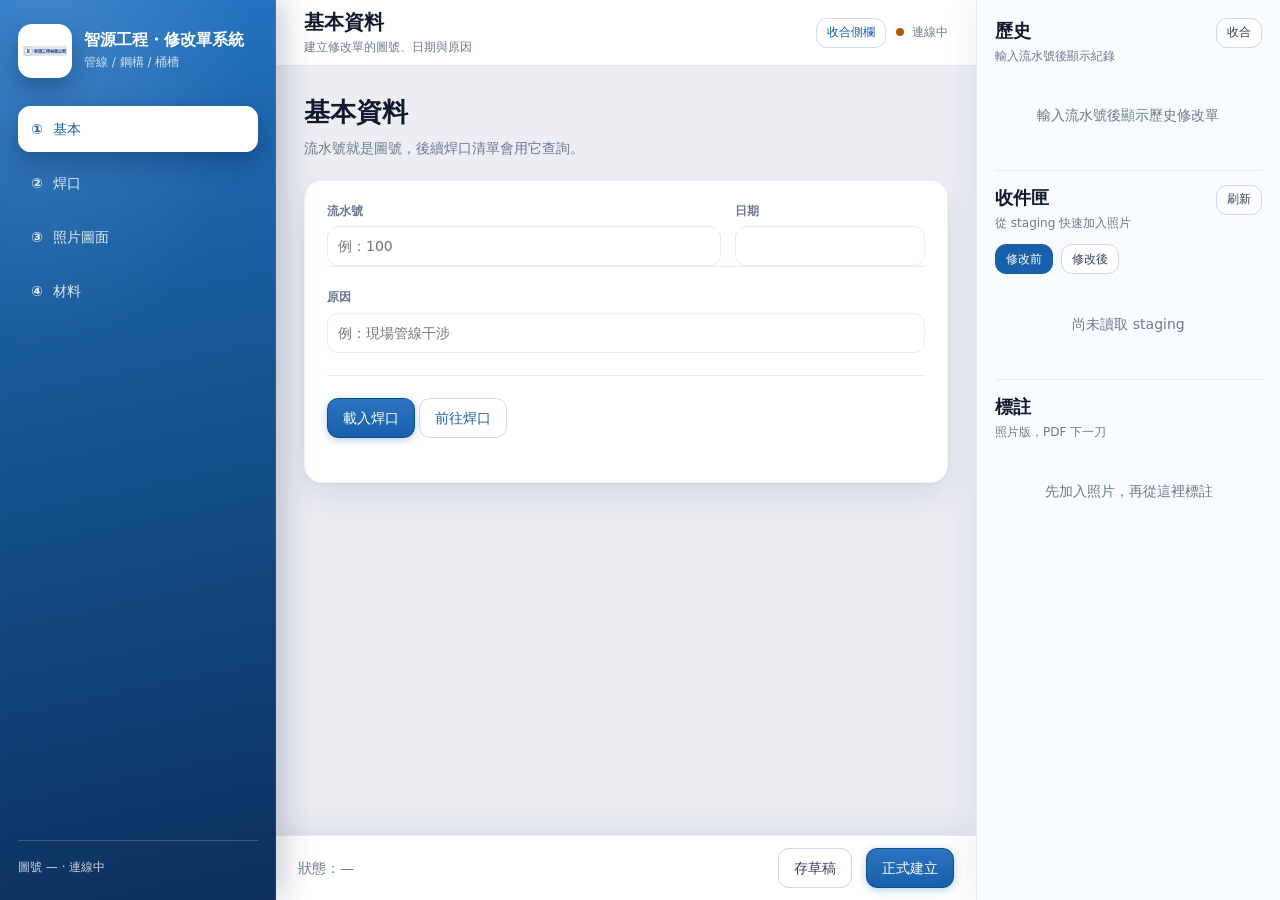
==== commit aee51933: "feat(wizard-web): add annotation and staging side panels Default the side panel open so history, inb" ====
--- a/control/co_wizard_web/index.html
+++ b/control/co_wizard_web/index.html
@@ -35,7 +35,7 @@
         <small id="pageHint">建立修改單的圖號、日期與原因</small>
       </div>
       <div class="topbar-actions">
-        <button class="ghost sm" type="button" id="historyTopToggle" onclick="toggleHistory()">收合歷史</button>
+        <button class="ghost sm" type="button" id="historyTopToggle" onclick="toggleHistory()">收合側欄</button>
         <div class="connection"><span class="dot" id="connDot"></span><span id="connectionText">連線中</span></div>
       </div>
     </header>
@@ -270,18 +270,74 @@
     </footer>
   </section>
 
-  <aside class="history-panel" aria-label="歷史修改單">
+  <aside class="history-panel" aria-label="側欄工具">
+    <div class="side-panel-section">
+      <div class="history-head">
+        <div>
+          <h2>歷史</h2>
+          <p id="historySubtitle">輸入流水號後顯示紀錄</p>
+        </div>
+        <button class="sm" type="button" onclick="toggleHistory(true)">收合</button>
+      </div>
+      <div class="history-list" id="historyRows">
+        <div class="empty">輸入流水號後顯示歷史修改單</div>
+      </div>
+    </div>
+
+    <div class="side-panel-section">
+      <div class="history-head">
+        <div>
+          <h2>收件匣</h2>
+          <p>從 staging 快速加入照片</p>
+        </div>
+        <button class="sm" type="button" onclick="refreshStaging()">刷新</button>
+      </div>
+      <div class="role-toggle" aria-label="staging 加入角色">
+        <button class="sm active" type="button" data-stage-role="before" onclick="setStagingRole('before')">修改前</button>
+        <button class="sm" type="button" data-stage-role="after" onclick="setStagingRole('after')">修改後</button>
+      </div>
+      <div class="staging-list" id="stagingRows">
+        <div class="empty">尚未讀取 staging</div>
+      </div>
+    </div>
+
+    <div class="side-panel-section">
+      <div class="history-head">
+        <div>
+          <h2>標註</h2>
+          <p>照片版，PDF 下一刀</p>
+        </div>
+      </div>
+      <div class="annotation-list" id="annotationRows">
+        <div class="empty">先加入照片，再從這裡標註</div>
+      </div>
+    </div>
+  </aside>
+</div>
+
+<div class="annotation-modal" id="annotationModal" aria-hidden="true">
+  <div class="annotation-dialog">
     <div class="history-head">
       <div>
-        <h2>歷史</h2>
-        <p id="historySubtitle">輸入流水號後顯示紀錄</p>
-      </div>
-      <button class="sm" type="button" onclick="toggleHistory(true)">收合</button>
+        <h2>照片標註</h2>
+        <p id="annotationTitle">—</p>
+      </div>
+      <button class="sm" type="button" onclick="closeAnnotation()">關閉</button>
     </div>
-    <div class="history-list" id="historyRows">
-      <div class="empty">輸入流水號後顯示歷史修改單</div>
+    <div class="annotation-tools">
+      <button class="sm active" type="button" data-annotation-tool="pen" onclick="setAnnotationTool('pen')">畫筆</button>
+      <button class="sm" type="button" data-annotation-tool="arrow" onclick="setAnnotationTool('arrow')">箭頭</button>
+      <button class="sm" type="button" data-annotation-tool="text" onclick="setAnnotationTool('text')">文字</button>
+      <input id="annotationText" autocomplete="off" placeholder="文字內容">
+      <button class="sm" type="button" onclick="undoAnnotation()">復原</button>
+      <button class="sm" type="button" onclick="clearAnnotation()">清除</button>
+      <button class="primary sm" type="button" onclick="saveAnnotation()">儲存標註</button>
     </div>
-  </aside>
+    <div class="annotation-stage" id="annotationStage">
+      <img id="annotationImage" alt="">
+      <canvas id="annotationCanvas"></canvas>
+    </div>
+  </div>
 </div>
 <div id="toast"></div>
 
@@ -305,13 +361,20 @@
 let api=null;
 let picked=null;
 let connected=false;
+let stagingRole='before';
+let annotatingIndex=-1;
+let annotationTool='pen';
+let annotationDrawing=false;
+let annotationStart=null;
+let annotationUndo=[];
 
 window.addEventListener('pywebviewready', async ()=>{
   api = window.pywebview.api;
   byId('date').value = today;
   wireInputs();
   wireNav();
-  setHistoryCollapsed(window.matchMedia('(max-width: 1100px)').matches);
+  wireAnnotationCanvas();
+  setHistoryCollapsed(false);
   try{
     const info = await call('info');
     connected = true;
@@ -323,6 +386,7 @@
   }
   syncNavStatus();
   await refreshHistory();
+  await refreshStaging();
   await rebuild();
 });
 
@@ -333,6 +397,14 @@
 }
 function fileName(path){
   return String(path ?? '').split(/[\\/]/).pop() || '';
+}
+function fileUrl(path){
+  const text = String(path ?? '');
+  if(!text || /^(data|file):/i.test(text)){ return text; }
+  return 'file:///' + text.replace(/\\/g,'/').replace(/^\/+/, '');
+}
+function isImageFile(path){
+  return /\.(jpe?g|png|bmp|gif|webp)$/i.test(String(path ?? ''));
 }
 
 function wireInputs(){
@@ -361,7 +433,7 @@
 
 function setHistoryCollapsed(collapsed){
   document.querySelector('.app').classList.toggle('history-collapsed', !!collapsed);
-  byId('historyTopToggle').textContent = collapsed ? '歷史' : '收合歷史';
+  byId('historyTopToggle').textContent = collapsed ? '側欄' : '收合側欄';
 }
 
 function toggleHistory(forceCollapsed){
@@ -460,6 +532,48 @@
       <p>${escapeHtml(row.reason || '未填原因')}</p>`;
     list.appendChild(card);
   });
+}
+
+async function refreshStaging(){
+  if(!api){ return; }
+  try{
+    const rows = await call('list_staging');
+    renderStaging(rows || []);
+  }catch(e){
+    renderStaging([]);
+  }
+}
+
+function setStagingRole(role){
+  stagingRole = role === 'after' ? 'after' : 'before';
+  document.querySelectorAll('[data-stage-role]').forEach(btn=>{
+    btn.classList.toggle('active', btn.dataset.stageRole === stagingRole);
+  });
+}
+
+function renderStaging(rows){
+  const list = byId('stagingRows');
+  if(!rows.length){
+    list.innerHTML = '<div class="empty">staging 目前沒有圖片</div>';
+    return;
+  }
+  list.innerHTML = '';
+  rows.forEach(item=>{
+    const card = document.createElement('button');
+    card.className = 'staging-card';
+    card.type = 'button';
+    card.innerHTML = `<img src="${escapeHtml(fileUrl(item.path))}" alt="">
+      <span>${escapeHtml(item.name)}</span>`;
+    card.addEventListener('click', ()=>addStagingPhoto(item.path));
+    list.appendChild(card);
+  });
+}
+
+async function addStagingPhoto(path){
+  state.photos.push({role:stagingRole, file:path});
+  toast(`已加入${stagingRole === 'after' ? '修改後' : '修改前'}照片：${fileName(path)}`);
+  showPage('files');
+  await rebuild();
 }
 
 function renderPickList(welds){
@@ -580,7 +694,7 @@
     photoRows.innerHTML = '';
     state.photos.forEach((photo,index)=>{
       const tr = document.createElement('tr');
-      tr.innerHTML = `<td>${photo.role === 'after' ? '修改後' : '修改前'}</td><td>${escapeHtml(fileName(photo.file))}</td><td><button class="sm" type="button" onclick="removePhoto(${index})">移除</button></td>`;
+      tr.innerHTML = `<td>${photo.role === 'after' ? '修改後' : '修改前'}</td><td>${escapeHtml(fileName(photo.file))}</td><td><button class="sm" type="button" onclick="openAnnotation(${index})">標註</button> <button class="sm" type="button" onclick="removePhoto(${index})">移除</button></td>`;
       photoRows.appendChild(tr);
     });
   }
@@ -588,9 +702,200 @@
   const pdfRows = byId('pdfRows');
   if(!state.drawing_pdf){
     pdfRows.innerHTML = '<tr><td colspan="3" class="empty">尚未選擇 PDF</td></tr>';
+    renderAnnotationRows();
     return;
   }
   pdfRows.innerHTML = `<tr><td>圖面 PDF</td><td>${escapeHtml(fileName(state.drawing_pdf))}</td><td><button class="sm" type="button" onclick="clearPdf()">清除</button></td></tr>`;
+  renderAnnotationRows();
+}
+
+function renderAnnotationRows(){
+  const list = byId('annotationRows');
+  const photos = state.photos
+    .map((photo,index)=>({photo,index}))
+    .filter(item=>isImageFile(item.photo.file));
+  if(!photos.length){
+    list.innerHTML = '<div class="empty">先加入照片，再從這裡標註</div>';
+    return;
+  }
+  list.innerHTML = '';
+  photos.forEach(({photo,index})=>{
+    const card = document.createElement('button');
+    card.className = 'annotation-card';
+    card.type = 'button';
+    card.innerHTML = `<span>${photo.role === 'after' ? '修改後' : '修改前'}</span>
+      <strong>${escapeHtml(fileName(photo.file))}</strong>`;
+    card.addEventListener('click', ()=>openAnnotation(index));
+    list.appendChild(card);
+  });
+}
+
+function wireAnnotationCanvas(){
+  const canvas = byId('annotationCanvas');
+  canvas.addEventListener('pointerdown', startAnnotation);
+  canvas.addEventListener('pointermove', moveAnnotation);
+  canvas.addEventListener('pointerup', endAnnotation);
+  canvas.addEventListener('pointerleave', endAnnotation);
+}
+
+function setAnnotationTool(tool){
+  annotationTool = tool;
+  document.querySelectorAll('[data-annotation-tool]').forEach(btn=>{
+    btn.classList.toggle('active', btn.dataset.annotationTool === tool);
+  });
+}
+
+function openAnnotation(index){
+  const photo = state.photos[index];
+  if(!photo || !isImageFile(photo.file)){
+    toast('目前只支援照片標註，PDF 下一刀補', true);
+    return;
+  }
+  annotatingIndex = index;
+  annotationUndo = [];
+  byId('annotationTitle').textContent = fileName(photo.file);
+  byId('annotationModal').classList.add('open');
+  byId('annotationModal').setAttribute('aria-hidden','false');
+  const img = byId('annotationImage');
+  img.onload = setupAnnotationCanvas;
+  img.onerror = ()=>toast('照片載入失敗，無法標註', true);
+  img.src = fileUrl(photo.file);
+}
+
+function closeAnnotation(){
+  byId('annotationModal').classList.remove('open');
+  byId('annotationModal').setAttribute('aria-hidden','true');
+  annotatingIndex = -1;
+}
+
+function setupAnnotationCanvas(){
+  const img = byId('annotationImage');
+  const canvas = byId('annotationCanvas');
+  canvas.width = img.naturalWidth || img.clientWidth;
+  canvas.height = img.naturalHeight || img.clientHeight;
+  clearAnnotation(false);
+}
+
+function annotationPoint(event){
+  const canvas = byId('annotationCanvas');
+  const rect = canvas.getBoundingClientRect();
+  return {
+    x:(event.clientX - rect.left) * (canvas.width / rect.width),
+    y:(event.clientY - rect.top) * (canvas.height / rect.height)
+  };
+}
+
+function annotationContext(){
+  const ctx = byId('annotationCanvas').getContext('2d');
+  ctx.lineWidth = 8;
+  ctx.lineCap = 'round';
+  ctx.lineJoin = 'round';
+  ctx.strokeStyle = '#f59e0b';
+  ctx.fillStyle = '#f59e0b';
+  ctx.font = '32px Microsoft JhengHei, Segoe UI, sans-serif';
+  return ctx;
+}
+
+function pushAnnotationUndo(){
+  const canvas = byId('annotationCanvas');
+  annotationUndo.push(canvas.toDataURL('image/png'));
+  if(annotationUndo.length > 20){ annotationUndo.shift(); }
+}
+
+function startAnnotation(event){
+  if(annotatingIndex < 0){ return; }
+  event.preventDefault();
+  const point = annotationPoint(event);
+  const ctx = annotationContext();
+  pushAnnotationUndo();
+  if(annotationTool === 'text'){
+    const text = val('annotationText') || '標註';
+    ctx.fillText(text, point.x, point.y);
+    return;
+  }
+  annotationDrawing = true;
+  annotationStart = point;
+  if(annotationTool === 'pen'){
+    ctx.beginPath();
+    ctx.moveTo(point.x, point.y);
+  }
+}
+
+function moveAnnotation(event){
+  if(!annotationDrawing || annotationTool !== 'pen'){ return; }
+  event.preventDefault();
+  const point = annotationPoint(event);
+  const ctx = annotationContext();
+  ctx.lineTo(point.x, point.y);
+  ctx.stroke();
+}
+
+function endAnnotation(event){
+  if(!annotationDrawing){ return; }
+  event.preventDefault();
+  const point = annotationPoint(event);
+  if(annotationTool === 'arrow'){
+    drawArrow(annotationStart, point);
+  }
+  annotationDrawing = false;
+  annotationStart = null;
+}
+
+function drawArrow(start, end){
+  const ctx = annotationContext();
+  const angle = Math.atan2(end.y - start.y, end.x - start.x);
+  const head = 28;
+  ctx.beginPath();
+  ctx.moveTo(start.x, start.y);
+  ctx.lineTo(end.x, end.y);
+  ctx.stroke();
+  ctx.beginPath();
+  ctx.moveTo(end.x, end.y);
+  ctx.lineTo(end.x - head * Math.cos(angle - Math.PI / 6), end.y - head * Math.sin(angle - Math.PI / 6));
+  ctx.lineTo(end.x - head * Math.cos(angle + Math.PI / 6), end.y - head * Math.sin(angle + Math.PI / 6));
+  ctx.closePath();
+  ctx.fill();
+}
+
+function clearAnnotation(track=true){
+  const canvas = byId('annotationCanvas');
+  if(track){ pushAnnotationUndo(); }
+  canvas.getContext('2d').clearRect(0, 0, canvas.width, canvas.height);
+}
+
+function undoAnnotation(){
+  if(!annotationUndo.length){ return; }
+  const snapshot = annotationUndo.pop();
+  const canvas = byId('annotationCanvas');
+  const ctx = canvas.getContext('2d');
+  const img = new Image();
+  img.onload = ()=>{
+    ctx.clearRect(0, 0, canvas.width, canvas.height);
+    ctx.drawImage(img, 0, 0, canvas.width, canvas.height);
+  };
+  img.src = snapshot;
+}
+
+async function saveAnnotation(){
+  if(annotatingIndex < 0){ return; }
+  const photo = state.photos[annotatingIndex];
+  const base = byId('annotationImage');
+  const marks = byId('annotationCanvas');
+  const merged = document.createElement('canvas');
+  merged.width = marks.width;
+  merged.height = marks.height;
+  const ctx = merged.getContext('2d');
+  try{
+    ctx.drawImage(base, 0, 0, merged.width, merged.height);
+    ctx.drawImage(marks, 0, 0);
+    const result = await call('save_annotated', merged.toDataURL('image/png'), fileName(photo.file));
+    state.photos[annotatingIndex].file = result.path;
+    toast('已更新標註照片');
+    closeAnnotation();
+    await rebuild();
+  }catch(e){
+    toast('標註儲存失敗，可能是圖片來源不允許 canvas 合成', true);
+  }
 }
 
 function renderMaterials(){
--- a/control/co_wizard_web/style.css
+++ b/control/co_wizard_web/style.css
@@ -283,7 +283,7 @@
     background:#f8fbff;
     border-left:1px solid var(--line);
     box-shadow:-8px 0 26px rgba(20,45,80,.06);
-    overflow:hidden;
+    overflow:auto;
   }
   .history-collapsed .history-panel{
     padding-left:0;
@@ -298,6 +298,13 @@
     justify-content:space-between;
     gap:10px;
   }
+  .side-panel-section{
+    display:grid;
+    gap:12px;
+    padding-bottom:16px;
+    border-bottom:1px solid var(--line);
+  }
+  .side-panel-section:last-child{border-bottom:0;padding-bottom:0;}
   .history-head h2{margin:0;color:var(--ink);font-size:18px;}
   .history-head p{margin:4px 0 0;color:var(--muted);font-size:12px;}
   .history-list{
@@ -331,6 +338,113 @@
     color:var(--muted);
     font-size:12px;
     overflow-wrap:anywhere;
+  }
+  .role-toggle{
+    display:flex;
+    gap:8px;
+  }
+  .role-toggle button.active,.annotation-tools button.active{
+    color:#fff;
+    background:var(--brand);
+    border-color:var(--brand);
+  }
+  .staging-list,.annotation-list{
+    display:grid;
+    gap:10px;
+  }
+  .staging-card,.annotation-card{
+    width:100%;
+    display:grid;
+    grid-template-columns:58px minmax(0,1fr);
+    align-items:center;
+    gap:10px;
+    min-height:70px;
+    padding:8px;
+    text-align:left;
+    background:#fff;
+    border:1px solid rgba(20,40,80,.06);
+    border-radius:14px;
+    box-shadow:var(--shadow-sm);
+  }
+  .staging-card img{
+    width:58px;
+    height:52px;
+    object-fit:cover;
+    border-radius:10px;
+    background:var(--brand-soft);
+  }
+  .staging-card span,.annotation-card strong{
+    min-width:0;
+    color:var(--ink);
+    font-size:12px;
+    overflow-wrap:anywhere;
+  }
+  .annotation-card{
+    grid-template-columns:58px minmax(0,1fr);
+  }
+  .annotation-card span{
+    display:grid;
+    place-items:center;
+    width:58px;
+    height:40px;
+    color:var(--brand-strong);
+    background:var(--brand-soft);
+    border-radius:10px;
+    font-size:12px;
+    font-weight:800;
+  }
+  .annotation-modal{
+    position:fixed;
+    inset:0;
+    z-index:10;
+    display:none;
+    padding:24px;
+    background:rgba(16,26,46,.58);
+  }
+  .annotation-modal.open{display:grid;place-items:center;}
+  .annotation-dialog{
+    width:min(980px,96vw);
+    max-height:92vh;
+    display:grid;
+    gap:14px;
+    padding:18px;
+    background:#fff;
+    border-radius:18px;
+    box-shadow:0 24px 70px rgba(0,0,0,.28);
+    overflow:auto;
+  }
+  .annotation-tools{
+    display:flex;
+    align-items:center;
+    gap:8px;
+    flex-wrap:wrap;
+  }
+  .annotation-tools input{
+    width:220px;
+    min-height:30px;
+  }
+  .annotation-stage{
+    position:relative;
+    justify-self:center;
+    max-width:100%;
+    max-height:66vh;
+    overflow:auto;
+    border:1px solid var(--line);
+    border-radius:14px;
+    background:#f5f8fd;
+  }
+  .annotation-stage img{
+    display:block;
+    max-width:100%;
+    max-height:66vh;
+  }
+  .annotation-stage canvas{
+    position:absolute;
+    inset:0;
+    width:100%;
+    height:100%;
+    touch-action:none;
+    cursor:crosshair;
   }
   @keyframes hintPulse{0%,100%{box-shadow:0 0 0 0 rgba(245,158,11,0);}50%{box-shadow:0 0 0 5px rgba(245,158,11,.32);}}
   .hint-pulse{animation:hintPulse 1.4s ease-in-out infinite;border-radius:11px;}
@@ -347,7 +461,7 @@
     border-radius:8px;
     box-shadow:0 14px 34px rgba(0,0,0,.22);
   }
-  @media (max-width:1100px){
+  @media (max-width:920px){
     .app{grid-template-columns:276px minmax(0,1fr);}
     .app.history-collapsed{grid-template-columns:276px minmax(0,1fr);}
     .history-panel{
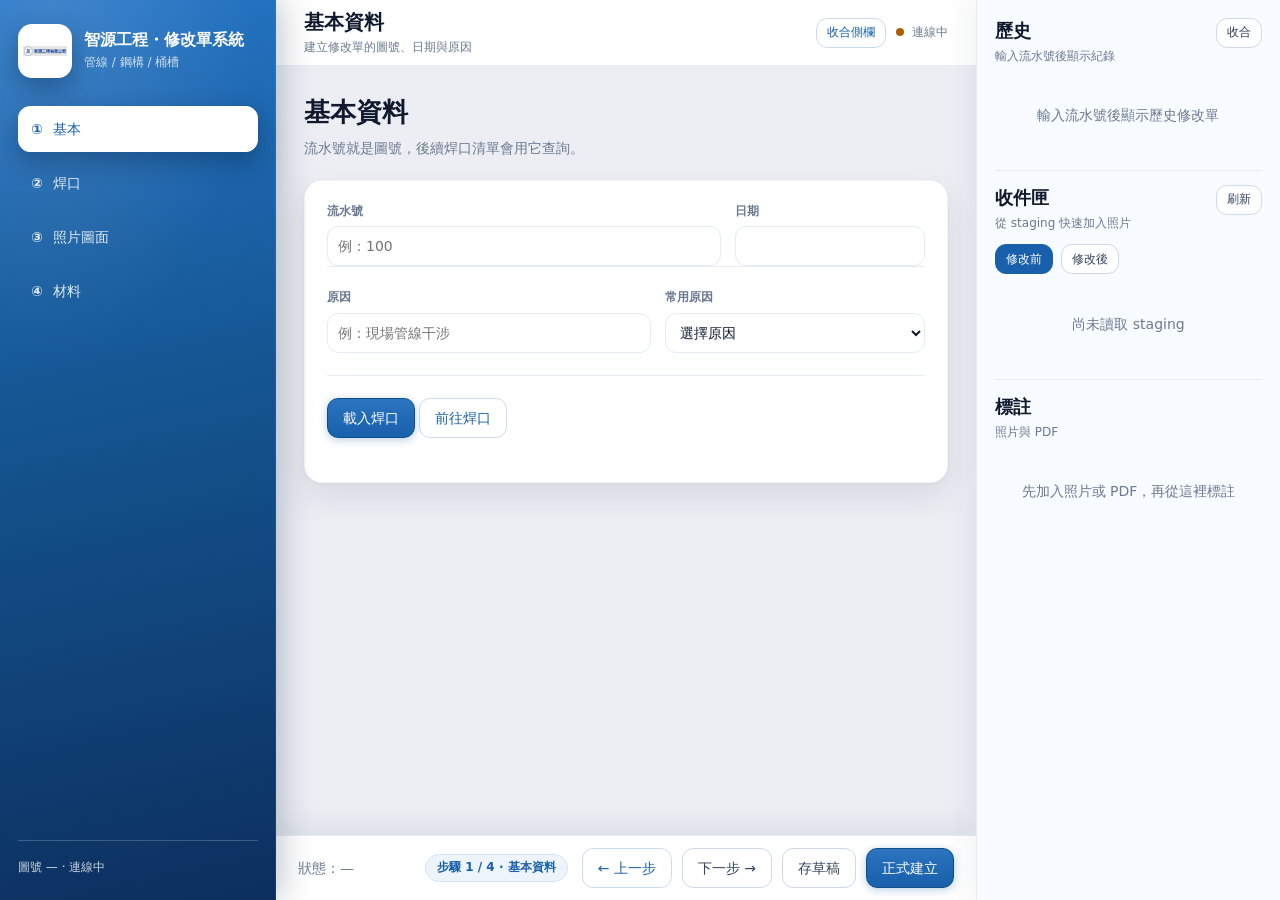
==== commit 80785598: "feat: integrate owner data reports and material workflows Add owner-facing data package export, rich" ====
--- a/control/co_wizard_web/index.html
+++ b/control/co_wizard_web/index.html
@@ -61,8 +61,39 @@
             </div>
           </div>
           <div class="section-line">
-            <label for="reason">原因</label>
-            <input id="reason" autocomplete="off" placeholder="例：現場管線干涉">
+            <div class="reason-grid">
+              <div>
+                <label for="reason">原因</label>
+                <input id="reason" autocomplete="off" placeholder="例：現場管線干涉">
+              </div>
+              <div>
+                <label for="reasonPreset">常用原因</label>
+                <select id="reasonPreset" onchange="applyReasonPreset(this.value);this.value=''">
+                  <option value="">選擇原因</option>
+                  <optgroup label="管線干涉">
+                    <option value="現場管線干涉">現場管線干涉</option>
+                    <option value="設備位置干涉">設備位置干涉</option>
+                    <option value="鋼構或支撐干涉">鋼構或支撐干涉</option>
+                    <option value="維修空間不足">維修空間不足</option>
+                  </optgroup>
+                  <optgroup label="尺寸調整">
+                    <option value="管線長度不足需加長">管線長度不足需加長</option>
+                    <option value="管線過長需裁切">管線過長需裁切</option>
+                    <option value="管線高度或方向調整">管線高度或方向調整</option>
+                    <option value="閥件位置調整">閥件位置調整</option>
+                  </optgroup>
+                  <optgroup label="現場差異">
+                    <option value="圖面與現場不符">圖面與現場不符</option>
+                    <option value="既設管線位置不同">既設管線位置不同</option>
+                    <option value="施工後需補強或補料">施工後需補強或補料</option>
+                  </optgroup>
+                  <optgroup label="業主需求">
+                    <option value="業主指示追加">業主指示追加</option>
+                    <option value="操作維護需求調整">操作維護需求調整</option>
+                  </optgroup>
+                </select>
+              </div>
+            </div>
           </div>
           <div class="section-line">
             <button class="primary" type="button" id="loadBtn" onclick="loadWelds()">載入焊口</button>
@@ -100,7 +131,7 @@
               <div class="toolbar">
                 <div class="grow">
                   <label for="exOp">操作</label>
-                  <select id="exOp"><option>裁切</option><option selected>加長</option><option>縮短</option></select>
+                  <select id="exOp"><option selected>重焊</option></select>
                 </div>
                 <button type="button" onclick="addExisting()">加入既有重焊</button>
               </div>
@@ -115,7 +146,7 @@
             <div class="grid-3">
               <div>
                 <label for="nwOp">操作</label>
-                <select id="nwOp"><option>裁切</option><option selected>加長</option><option>縮短</option></select>
+                <select id="nwOp"><option selected>新焊</option></select>
               </div>
               <div>
                 <label for="nwSize">尺寸</label>
@@ -210,8 +241,23 @@
         </div>
         <div class="sheet pad">
           <div class="section-title">
-            <h3>新增材料</h3>
-            <span>零件 / 規格 / 數量</span>
+            <h3>本案配件</h3>
+            <span id="projectPartCount">尚未載入</span>
+          </div>
+          <div class="material-pickbar">
+            <input id="matProjectSearch" autocomplete="off" placeholder="搜尋本案配件" oninput="renderProjectParts()">
+            <button class="ghost" type="button" onclick="loadProjectParts()">刷新</button>
+            <button class="ghost" type="button" onclick="usePendingMaterial()">待登記材料</button>
+          </div>
+          <div class="project-part-list" id="projectPartRows">
+            <div class="empty">尚未載入本案配件</div>
+          </div>
+        </div>
+
+        <div class="sheet pad material-entry">
+          <div class="section-title">
+            <h3>加入本單</h3>
+            <span id="matSelectedState">尚未選零件</span>
           </div>
           <div class="grid-3">
             <div>
@@ -245,6 +291,7 @@
           </div>
           <div class="section-line">
             <button type="button" onclick="addMaterial()">加入材料</button>
+            <button class="ghost" type="button" onclick="clearMaterialDraft()">清除</button>
           </div>
         </div>
 
@@ -265,8 +312,13 @@
 
     <footer class="statusbar">
       <div class="status-text" id="status">狀態：—</div>
-      <button type="button" onclick="doExport(false)">存草稿</button>
-      <button class="primary" type="button" onclick="doExport(true)">正式建立</button>
+      <div class="step-progress" id="stepProgress">步驟 1 / 4 · 基本資料</div>
+      <div class="footer-actions">
+        <button class="ghost" type="button" id="prevStepBtn" onclick="goPrevStep()">← 上一步</button>
+        <button type="button" id="nextStepBtn" onclick="goNextStep()">下一步 →</button>
+        <button type="button" onclick="doExport(false)">存草稿</button>
+        <button class="primary" type="button" onclick="doExport(true)">正式建立</button>
+      </div>
     </footer>
   </section>
 
@@ -305,11 +357,11 @@
       <div class="history-head">
         <div>
           <h2>標註</h2>
-          <p>照片版，PDF 下一刀</p>
+          <p>照片與 PDF</p>
         </div>
       </div>
       <div class="annotation-list" id="annotationRows">
-        <div class="empty">先加入照片，再從這裡標註</div>
+        <div class="empty">先加入照片或 PDF，再從這裡標註</div>
       </div>
     </div>
   </aside>
@@ -319,7 +371,7 @@
   <div class="annotation-dialog">
     <div class="history-head">
       <div>
-        <h2>照片標註</h2>
+        <h2 id="annotationHeading">照片標註</h2>
         <p id="annotationTitle">—</p>
       </div>
       <button class="sm" type="button" onclick="closeAnnotation()">關閉</button>
@@ -327,11 +379,30 @@
     <div class="annotation-tools">
       <button class="sm active" type="button" data-annotation-tool="pen" onclick="setAnnotationTool('pen')">畫筆</button>
       <button class="sm" type="button" data-annotation-tool="arrow" onclick="setAnnotationTool('arrow')">箭頭</button>
+      <button class="sm" type="button" data-annotation-tool="rect" onclick="setAnnotationTool('rect')">框線</button>
+      <button class="sm" type="button" data-annotation-tool="ellipse" onclick="setAnnotationTool('ellipse')">圈選</button>
+      <button class="sm" type="button" data-annotation-tool="xmark" onclick="setAnnotationTool('xmark')">切除X</button>
       <button class="sm" type="button" data-annotation-tool="text" onclick="setAnnotationTool('text')">文字</button>
       <input id="annotationText" autocomplete="off" placeholder="文字內容">
+      <div class="annotation-style">
+        <label>顏色 <input id="annotationColor" type="color" value="#f59e0b" oninput="setAnnotationColor(this.value)"></label>
+        <div class="color-swatches" aria-label="標註顏色">
+          <button class="swatch active" type="button" data-color="#f59e0b" style="--swatch:#f59e0b" onclick="setAnnotationColor('#f59e0b')"></button>
+          <button class="swatch" type="button" data-color="#ef4444" style="--swatch:#ef4444" onclick="setAnnotationColor('#ef4444')"></button>
+          <button class="swatch" type="button" data-color="#1860ab" style="--swatch:#1860ab" onclick="setAnnotationColor('#1860ab')"></button>
+          <button class="swatch" type="button" data-color="#22c55e" style="--swatch:#22c55e" onclick="setAnnotationColor('#22c55e')"></button>
+          <button class="swatch" type="button" data-color="#ffffff" style="--swatch:#ffffff" onclick="setAnnotationColor('#ffffff')"></button>
+        </div>
+        <label>線寬 <input id="annotationStroke" type="range" min="3" max="30" value="9" oninput="updateAnnotationStyleLabels()"><span id="annotationStrokeLabel">9</span></label>
+        <label>字級 <input id="annotationFontSize" type="range" min="18" max="96" value="42" oninput="updateAnnotationStyleLabels()"><span id="annotationFontLabel">42</span></label>
+      </div>
       <button class="sm" type="button" onclick="undoAnnotation()">復原</button>
       <button class="sm" type="button" onclick="clearAnnotation()">清除</button>
       <button class="primary sm" type="button" onclick="saveAnnotation()">儲存標註</button>
+    </div>
+    <div class="annotation-assist">
+      <div class="assist-label">常用文字</div>
+      <div class="annotation-chips" id="annotationTextChips"></div>
     </div>
     <div class="annotation-stage" id="annotationStage">
       <img id="annotationImage" alt="">
@@ -350,6 +421,7 @@
   files:['照片圖面','修改前、修改後與圖面 PDF'],
   materials:['材料','零件、尺寸與數量']
 };
+const pageFlow = ['basic','welds','files','materials'];
 const missingLabels = {
   missing_before_photo:'修改前照片',
   missing_after_photo:'修改後照片',
@@ -360,13 +432,21 @@
 };
 let api=null;
 let picked=null;
+let pickedWeld=null;
+let newWeldDefaults={size:'', material:'', sch:'', weld_type:''};
 let connected=false;
 let stagingRole='before';
 let annotatingIndex=-1;
+let annotatingTarget=null;
 let annotationTool='pen';
 let annotationDrawing=false;
 let annotationStart=null;
 let annotationUndo=[];
+let lastBuiltWelds=[];
+let projectParts=[];
+let selectedProjectPart=null;
+let materialEntryMode='project';
+let currentPage='basic';
 
 window.addEventListener('pywebviewready', async ()=>{
   api = window.pywebview.api;
@@ -374,6 +454,7 @@
   wireInputs();
   wireNav();
   wireAnnotationCanvas();
+  showPage(currentPage);
   setHistoryCollapsed(false);
   try{
     const info = await call('info');
@@ -387,6 +468,7 @@
   syncNavStatus();
   await refreshHistory();
   await refreshStaging();
+  await loadProjectParts();
   await rebuild();
 });
 
@@ -400,11 +482,14 @@
 }
 function fileUrl(path){
   const text = String(path ?? '');
-  if(!text || /^(data|file):/i.test(text)){ return text; }
-  return 'file:///' + text.replace(/\\/g,'/').replace(/^\/+/, '');
+  if(!text || /^data:/i.test(text)){ return text; }
+  return encodeURI(text.replace(/\\/g,'/'));
 }
 function isImageFile(path){
   return /\.(jpe?g|png|bmp|gif|webp)$/i.test(String(path ?? ''));
+}
+function isPdfFile(path){
+  return /\.pdf$/i.test(String(path ?? ''));
 }
 
 function wireInputs(){
@@ -412,6 +497,7 @@
     byId(id).addEventListener('input', ()=>{
       state[id==='series'?'series':id] = val(id);
       syncNavStatus();
+      updateStepControls();
       if(id === 'series'){ refreshHistory(); }
       rebuild();
     });
@@ -425,10 +511,75 @@
 }
 
 function showPage(name){
+  if(!pageMeta[name]){ name = 'basic'; }
+  currentPage = name;
   document.querySelectorAll('.page').forEach(page=>page.classList.toggle('active', page.id === `page-${name}`));
-  document.querySelectorAll('.nav-step').forEach(btn=>btn.classList.toggle('active', btn.dataset.page === name));
+  document.querySelectorAll('.nav-step').forEach(btn=>{
+    const active = btn.dataset.page === name;
+    btn.classList.toggle('active', active);
+    btn.setAttribute('aria-current', active ? 'step' : 'false');
+  });
   byId('pageTitle').textContent = pageMeta[name][0];
   byId('pageHint').textContent = pageMeta[name][1];
+  updateStepControls();
+}
+
+function currentStepIndex(){
+  const index = pageFlow.indexOf(currentPage);
+  return index >= 0 ? index : 0;
+}
+
+function updateStepControls(){
+  const index = currentStepIndex();
+  const progress = byId('stepProgress');
+  const prev = byId('prevStepBtn');
+  const next = byId('nextStepBtn');
+  if(progress){
+    progress.textContent = `步驟 ${index + 1} / ${pageFlow.length} · ${pageMeta[currentPage][0]}`;
+  }
+  if(prev){
+    prev.disabled = index === 0;
+  }
+  if(!next){ return; }
+  next.disabled = false;
+  if(currentPage === 'basic'){
+    next.textContent = val('series') && state.welds.length === 0 ? '載入焊口 →' : '前往焊口 →';
+  }else if(currentPage === 'welds'){
+    next.textContent = '前往照片圖面 →';
+  }else if(currentPage === 'files'){
+    next.textContent = '前往材料 →';
+  }else{
+    next.textContent = '檢查後建立';
+  }
+}
+
+function goPrevStep(){
+  const index = currentStepIndex();
+  if(index > 0){
+    showPage(pageFlow[index - 1]);
+  }
+}
+
+async function goNextStep(){
+  const index = currentStepIndex();
+  if(currentPage === 'basic'){
+    syncState();
+    if(!state.series){
+      byId('series').focus();
+      toast('先填流水號，再進到焊口', true);
+      return;
+    }
+    if(state.welds.length === 0){
+      await loadWelds();
+      return;
+    }
+  }
+  if(index < pageFlow.length - 1){
+    showPage(pageFlow[index + 1]);
+    return;
+  }
+  await rebuild();
+  toast('已到最後一步，可存草稿或正式建立');
 }
 
 function setHistoryCollapsed(collapsed){
@@ -471,6 +622,15 @@
 function syncNavStatus(){
   const series = val('series') || state.series || '—';
   byId('navStatus').textContent = `圖號 ${series} · ${connected ? '已連線' : '連線中'}`;
+}
+
+async function applyReasonPreset(value){
+  if(!value){ return; }
+  byId('reason').value = value;
+  state.reason = value;
+  syncNavStatus();
+  refreshAnnotationAssist();
+  await rebuild();
 }
 
 function updateHints(){
@@ -487,8 +647,17 @@
 async function loadWelds(){
   syncState();
   syncNavStatus();
+  updateStepControls();
+  if(!state.series){
+    showPage('basic');
+    byId('series').focus();
+    toast('先填流水號，再載入焊口', true);
+    return;
+  }
   const result = await call('existing_welds', state.series);
   picked = null;
+  pickedWeld = null;
+  newWeldDefaults = {size:'', material:'', sch:'', weld_type:''};
   renderPickList(result.welds || []);
   await refreshHistory();
   showPage('welds');
@@ -581,19 +750,89 @@
   byId('weldCount').textContent = welds.length ? `${welds.length} 筆` : '查無焊口';
   if(!welds.length){
     body.innerHTML = '<tr><td colspan="5" class="empty">這張圖號查無焊口</td></tr>';
+    applyNewWeldDefaults({}, {force:true});
     return;
   }
   body.innerHTML = '';
+  adoptNewWeldDefaults(commonWeldSpec(welds), {force:true});
   welds.forEach(weld=>{
     const tr = document.createElement('tr');
     tr.className = 'pick';
     tr.innerHTML = `<td><code>${escapeHtml(weld.weld_no)}</code></td><td>${escapeHtml(weld.size)}</td><td>${escapeHtml(weld.material)}</td><td>${escapeHtml(weld.sch)}</td><td>${escapeHtml(weld.weld_type)}</td>`;
     tr.addEventListener('click', ()=>{
       picked = weld.weld_no;
+      pickedWeld = weld;
       body.querySelectorAll('tr').forEach(row=>row.classList.remove('selected'));
       tr.classList.add('selected');
+      adoptNewWeldDefaults(specFromWeld(weld));
     });
     body.appendChild(tr);
+  });
+}
+
+function specFromWeld(weld){
+  return {
+    size:String((weld && weld.size) || '').trim(),
+    material:String((weld && weld.material) || '').trim(),
+    sch:String((weld && weld.sch) || '').trim(),
+    weld_type:String((weld && weld.weld_type) || '').trim()
+  };
+}
+
+function commonWeldSpec(welds){
+  const fields = ['size','material','sch','weld_type'];
+  const result = {};
+  fields.forEach(field=>{
+    const counts = new Map();
+    (welds || []).forEach(weld=>{
+      const value = specFromWeld(weld)[field];
+      if(!value){ return; }
+      counts.set(value, (counts.get(value) || 0) + 1);
+    });
+    let best = '';
+    let bestCount = 0;
+    counts.forEach((count,value)=>{
+      if(count > bestCount){
+        best = value;
+        bestCount = count;
+      }
+    });
+    result[field] = best;
+  });
+  return result;
+}
+
+function newWeldInputsAreDefaultish(){
+  const map = {size:'nwSize', material:'nwMat', sch:'nwSch', weld_type:'nwType'};
+  return Object.entries(map).every(([field,id])=>{
+    const current = val(id);
+    return !current || current === (newWeldDefaults[field] || '');
+  });
+}
+
+function adoptNewWeldDefaults(spec, options={}){
+  const shouldForce = !!options.force || newWeldInputsAreDefaultish();
+  const normalized = {
+    size:String((spec && spec.size) || '').trim(),
+    material:String((spec && spec.material) || '').trim(),
+    sch:String((spec && spec.sch) || '').trim(),
+    weld_type:String((spec && spec.weld_type) || '').trim()
+  };
+  Object.keys(newWeldDefaults).forEach(field=>{
+    if(normalized[field]){ newWeldDefaults[field] = normalized[field]; }
+  });
+  applyNewWeldDefaults(newWeldDefaults, {force:shouldForce});
+}
+
+function applyNewWeldDefaults(spec, options={}){
+  const map = {size:'nwSize', material:'nwMat', sch:'nwSch', weld_type:'nwType'};
+  Object.entries(map).forEach(([field,id])=>{
+    const el = byId(id);
+    if(!el){ return; }
+    const value = String((spec && spec[field]) || '').trim();
+    if(options.force || !el.value.trim()){
+      el.value = value;
+    }
   });
 }
 
@@ -602,17 +841,18 @@
     toast('先選一筆既有焊口', true);
     return;
   }
-  state.welds.push({kind:'existing', base:picked, op:byId('exOp').value});
+  state.welds.push({kind:'existing', base:picked, op:'重焊'});
   await rebuild();
 }
 
 async function addNew(){
   state.welds.push({
     kind:'new',
-    op:byId('nwOp').value,
+    op:'新焊',
     spec:{size:val('nwSize'), material:val('nwMat'), sch:val('nwSch'), weld_type:val('nwType')}
   });
   ['nwSize','nwMat','nwSch','nwType'].forEach(id=>byId(id).value='');
+  applyNewWeldDefaults(newWeldDefaults, {force:true});
   await rebuild();
 }
 
@@ -645,22 +885,132 @@
   await rebuild();
 }
 
+async function loadProjectParts(){
+  if(!api || typeof api.project_parts !== 'function'){
+    projectParts = [];
+    renderProjectParts();
+    return;
+  }
+  try{
+    const data = await call('project_parts');
+    projectParts = Array.isArray(data.items) ? data.items : [];
+    if(selectedProjectPart && !projectParts.some(part=>String(part.id) === String(selectedProjectPart.id))){
+      clearMaterialDraft();
+    }
+    renderProjectParts();
+  }catch(e){
+    projectParts = [];
+    renderProjectParts();
+  }
+}
+
+function projectPartText(part){
+  return [part.id, part.part, part.size, part.sch, part.mat, part.cat, part.unit, part.src]
+    .filter(Boolean).join(' ');
+}
+
+function renderProjectParts(){
+  const list = byId('projectPartRows');
+  const count = byId('projectPartCount');
+  if(!list || !count){ return; }
+  const q = val('matProjectSearch').toLowerCase();
+  const rows = projectParts.filter(part=>!q || projectPartText(part).toLowerCase().includes(q));
+  count.textContent = projectParts.length ? `本案 ${projectParts.length} 項` : '本案尚未登記';
+  list.innerHTML = '';
+  if(!rows.length){
+    list.innerHTML = `<div class="empty">${projectParts.length ? '查無符合的本案配件' : '本案尚未登記配件'}</div>`;
+    return;
+  }
+  rows.forEach(part=>{
+    const btn = document.createElement('button');
+    btn.type = 'button';
+    btn.className = 'project-part-card' + (selectedProjectPart && String(selectedProjectPart.id) === String(part.id) ? ' selected' : '');
+    btn.innerHTML = `<span class="part-id">${escapeHtml(part.id)}</span>
+      <strong>${escapeHtml(part.part || '未命名零件')}</strong>
+      <span>${escapeHtml([part.size, part.sch, part.mat].filter(Boolean).join(' / '))}</span>
+      <small>${escapeHtml([part.cat, part.unit, part.src].filter(Boolean).join(' · '))}</small>`;
+    btn.addEventListener('click', ()=>selectProjectPart(part));
+    list.appendChild(btn);
+  });
+}
+
+function setMaterialInputsReadonly(readonly){
+  ['matComponent','matSize','matSchedule','matMaterial','matUnit'].forEach(id=>{
+    const el = byId(id);
+    if(el){ el.readOnly = !!readonly; }
+  });
+}
+
+function selectProjectPart(part){
+  selectedProjectPart = part;
+  materialEntryMode = 'project';
+  byId('matComponent').value = part.part || '';
+  byId('matSize').value = part.size || '';
+  byId('matSchedule').value = part.sch || '';
+  byId('matMaterial').value = part.mat || '';
+  byId('matUnit').value = part.unit || '';
+  byId('matSelectedState').textContent = `${part.id || ''} · 本案配件`;
+  setMaterialInputsReadonly(true);
+  renderProjectParts();
+  byId('matQty').focus();
+}
+
+function usePendingMaterial(){
+  selectedProjectPart = null;
+  materialEntryMode = 'pending';
+  byId('matSelectedState').textContent = '待登記材料';
+  ['matComponent','matSize','matSchedule','matMaterial','matUnit'].forEach(id=>byId(id).value='');
+  setMaterialInputsReadonly(false);
+  renderProjectParts();
+  byId('matComponent').focus();
+}
+
+function clearMaterialDraft(){
+  selectedProjectPart = null;
+  materialEntryMode = 'project';
+  ['matComponent','matSize','matSchedule','matMaterial','matQty','matUnit','matRemark'].forEach(id=>byId(id).value='');
+  byId('matSelectedState').textContent = '尚未選零件';
+  setMaterialInputsReadonly(false);
+  renderProjectParts();
+}
+
 async function addMaterial(){
-  const material = {
+  if(!selectedProjectPart && materialEntryMode !== 'pending'){
+    toast('先從本案配件選一項，或改用待登記材料', true);
+    return;
+  }
+  if(!val('matQty')){
+    toast('先填數量', true);
+    return;
+  }
+  if(materialEntryMode === 'pending' && !val('matComponent')){
+    toast('先填零件名稱', true);
+    return;
+  }
+  let remark = val('matRemark');
+  if(materialEntryMode === 'pending' && !remark.includes('待登記')){
+    remark = remark ? `待登記：${remark}` : '待登記';
+  }
+  const material = selectedProjectPart ? {
+    component_id:String(selectedProjectPart.id || ''),
+    component:selectedProjectPart.part || '',
+    size:selectedProjectPart.size || '',
+    schedule:selectedProjectPart.sch || '',
+    material:selectedProjectPart.mat || '',
+    qty:val('matQty'),
+    unit:val('matUnit') || selectedProjectPart.unit || '',
+    remark
+  } : {
     component:val('matComponent'),
     size:val('matSize'),
     schedule:val('matSchedule'),
     material:val('matMaterial'),
     qty:val('matQty'),
     unit:val('matUnit'),
-    remark:val('matRemark')
+    remark
   };
-  if(!Object.values(material).some(Boolean)){
-    toast('先填一筆材料', true);
-    return;
-  }
   state.materials.push(material);
-  ['matComponent','matSize','matSchedule','matMaterial','matQty','matUnit','matRemark'].forEach(id=>byId(id).value='');
+  clearMaterialDraft();
   await rebuild();
 }
 
@@ -680,10 +1030,12 @@
   }catch(e){
     return;
   }
-  renderWeldRows((result.co && result.co.welds) || []);
+  lastBuiltWelds = (result.co && result.co.welds) || [];
+  renderWeldRows(lastBuiltWelds);
   renderFiles();
   renderMaterials();
   renderStatus(result.status, result.issues || []);
+  refreshAnnotationAssist();
 }
 
 function renderFiles(){
@@ -705,27 +1057,37 @@
     renderAnnotationRows();
     return;
   }
-  pdfRows.innerHTML = `<tr><td>圖面 PDF</td><td>${escapeHtml(fileName(state.drawing_pdf))}</td><td><button class="sm" type="button" onclick="clearPdf()">清除</button></td></tr>`;
+  pdfRows.innerHTML = `<tr><td>圖面 PDF</td><td>${escapeHtml(fileName(state.drawing_pdf))}</td><td><button class="sm" type="button" onclick="openPdfAnnotation()">標註</button> <button class="sm" type="button" onclick="clearPdf()">清除</button></td></tr>`;
   renderAnnotationRows();
 }
 
 function renderAnnotationRows(){
   const list = byId('annotationRows');
-  const photos = state.photos
+  const items = state.photos
     .map((photo,index)=>({photo,index}))
-    .filter(item=>isImageFile(item.photo.file));
-  if(!photos.length){
-    list.innerHTML = '<div class="empty">先加入照片，再從這裡標註</div>';
+    .filter(item=>isImageFile(item.photo.file))
+    .map(item=>({kind:'photo', ...item}));
+  if(state.drawing_pdf){
+    items.push({kind:'pdf', file:state.drawing_pdf});
+  }
+  if(!items.length){
+    list.innerHTML = '<div class="empty">先加入照片或 PDF，再從這裡標註</div>';
     return;
   }
   list.innerHTML = '';
-  photos.forEach(({photo,index})=>{
+  items.forEach(item=>{
     const card = document.createElement('button');
     card.className = 'annotation-card';
     card.type = 'button';
-    card.innerHTML = `<span>${photo.role === 'after' ? '修改後' : '修改前'}</span>
-      <strong>${escapeHtml(fileName(photo.file))}</strong>`;
-    card.addEventListener('click', ()=>openAnnotation(index));
+    if(item.kind === 'pdf'){
+      card.innerHTML = `<span>圖面 PDF</span>
+        <strong>${escapeHtml(fileName(item.file))}</strong>`;
+      card.addEventListener('click', openPdfAnnotation);
+    }else{
+      card.innerHTML = `<span>${item.photo.role === 'after' ? '修改後' : '修改前'}</span>
+        <strong>${escapeHtml(fileName(item.photo.file))}</strong>`;
+      card.addEventListener('click', ()=>openAnnotation(item.index));
+    }
     list.appendChild(card);
   });
 }
@@ -745,27 +1107,134 @@
   });
 }
 
-function openAnnotation(index){
+function annotationScale(){
+  const canvas = byId('annotationCanvas');
+  const rect = canvas.getBoundingClientRect();
+  const sx = rect.width ? canvas.width / rect.width : 1;
+  const sy = rect.height ? canvas.height / rect.height : sx;
+  return Math.max(sx, sy, 1);
+}
+
+function annotationStrokePx(){
+  return Math.max(1, Number(byId('annotationStroke')?.value || 9));
+}
+
+function annotationTextPx(){
+  return Math.max(10, Number(byId('annotationFontSize')?.value || 42));
+}
+
+function annotationColor(){
+  return byId('annotationColor')?.value || '#f59e0b';
+}
+
+function setAnnotationColor(color){
+  const normalized = String(color || '#f59e0b').toLowerCase();
+  const input = byId('annotationColor');
+  if(input){ input.value = normalized; }
+  document.querySelectorAll('[data-color]').forEach(btn=>{
+    btn.classList.toggle('active', String(btn.dataset.color || '').toLowerCase() === normalized);
+  });
+}
+
+function updateAnnotationStyleLabels(){
+  const stroke = byId('annotationStrokeLabel');
+  const font = byId('annotationFontLabel');
+  if(stroke){ stroke.textContent = String(annotationStrokePx()); }
+  if(font){ font.textContent = String(annotationTextPx()); }
+}
+
+async function resolveAnnotationSource(target){
+  if(target.kind === 'pdf'){
+    if(api && typeof api.pdf_page_data_url === 'function'){
+      const response = await api.pdf_page_data_url(target.path, target.pageIndex || 0);
+      if(response && response.ok === true && response.data && response.data.url){
+        return response.data;
+      }
+      throw new Error((response && response.error) || 'PDF 讀取失敗');
+    }
+    throw new Error('後端尚未提供 PDF 標註');
+  }
+  if(api && typeof api.image_data_url === 'function'){
+    const response = await api.image_data_url(target.path);
+    if(response && response.ok === true && response.data && response.data.url){
+      return response.data;
+    }
+    throw new Error((response && response.error) || '照片讀取失敗');
+  }
+  return {path:target.path, url:fileUrl(target.path)};
+}
+
+async function openAnnotation(index){
   const photo = state.photos[index];
   if(!photo || !isImageFile(photo.file)){
-    toast('目前只支援照片標註，PDF 下一刀補', true);
-    return;
-  }
-  annotatingIndex = index;
+    toast('這筆不是可標註的照片', true);
+    return;
+  }
+  return openAnnotationTarget({
+    kind:'photo',
+    index,
+    path:photo.file,
+    heading:'照片標註',
+    loadError:'照片載入失敗，無法標註'
+  });
+}
+
+async function openPdfAnnotation(){
+  if(!state.drawing_pdf){
+    toast('先選圖面 PDF', true);
+    return;
+  }
+  if(!isPdfFile(state.drawing_pdf)){
+    toast('圖面不是 PDF，無法用 PDF 標註流程', true);
+    return;
+  }
+  return openAnnotationTarget({
+    kind:'pdf',
+    path:state.drawing_pdf,
+    pageIndex:0,
+    heading:'PDF 標註',
+    loadError:'PDF 載入失敗，無法標註'
+  });
+}
+
+async function openAnnotationTarget(target){
+  annotatingTarget = target;
+  annotatingIndex = target.kind === 'photo' ? target.index : -1;
   annotationUndo = [];
-  byId('annotationTitle').textContent = fileName(photo.file);
+  byId('annotationHeading').textContent = target.heading || '標註';
+  byId('annotationTitle').textContent = fileName(target.path);
+  refreshAnnotationAssist();
   byId('annotationModal').classList.add('open');
   byId('annotationModal').setAttribute('aria-hidden','false');
   const img = byId('annotationImage');
+  img.removeAttribute('src');
   img.onload = setupAnnotationCanvas;
-  img.onerror = ()=>toast('照片載入失敗，無法標註', true);
-  img.src = fileUrl(photo.file);
+  img.onerror = ()=>toast(target.loadError || '載入失敗，無法標註', true);
+  try{
+    const resolved = await resolveAnnotationSource(target);
+    if(annotatingTarget !== target){ return; }
+    if(target.kind === 'photo' && resolved.path){
+      state.photos[target.index].file = resolved.path;
+      target.path = resolved.path;
+      byId('annotationTitle').textContent = fileName(resolved.path);
+    }else if(target.kind === 'pdf' && resolved.path){
+      state.drawing_pdf = resolved.path;
+      target.path = resolved.path;
+      target.pageIndex = resolved.page_index || 0;
+      const pageText = resolved.page_count ? ` · 第 ${target.pageIndex + 1}/${resolved.page_count} 頁` : '';
+      byId('annotationTitle').textContent = `${fileName(resolved.path)}${pageText}`;
+    }
+    img.src = resolved.url;
+  }catch(e){
+    toast(`${target.kind === 'pdf' ? 'PDF' : '照片'}讀取失敗：${e.message || e}`, true);
+  }
 }
 
 function closeAnnotation(){
   byId('annotationModal').classList.remove('open');
   byId('annotationModal').setAttribute('aria-hidden','true');
   annotatingIndex = -1;
+  annotatingTarget = null;
 }
 
 function setupAnnotationCanvas(){
@@ -773,6 +1242,7 @@
   const canvas = byId('annotationCanvas');
   canvas.width = img.naturalWidth || img.clientWidth;
   canvas.height = img.naturalHeight || img.clientHeight;
+  updateAnnotationStyleLabels();
   clearAnnotation(false);
 }
 
@@ -787,13 +1257,82 @@
 
 function annotationContext(){
   const ctx = byId('annotationCanvas').getContext('2d');
-  ctx.lineWidth = 8;
+  const scale = annotationScale();
+  const color = annotationColor();
+  ctx.lineWidth = annotationStrokePx() * scale;
   ctx.lineCap = 'round';
   ctx.lineJoin = 'round';
-  ctx.strokeStyle = '#f59e0b';
-  ctx.fillStyle = '#f59e0b';
-  ctx.font = '32px Microsoft JhengHei, Segoe UI, sans-serif';
+  ctx.strokeStyle = color;
+  ctx.fillStyle = color;
+  ctx.font = `${annotationTextPx() * scale}px Microsoft JhengHei, Segoe UI, sans-serif`;
   return ctx;
+}
+
+function annotationReason(){
+  return val('reason') || state.reason || '現場管線干涉';
+}
+
+function annotationWeldGroups(){
+  const welds = Array.isArray(lastBuiltWelds) ? lastBuiltWelds : [];
+  return {
+    rework:welds.filter(w=>w && w.origin === 'existing'),
+    fresh:welds.filter(w=>w && w.origin === 'new')
+  };
+}
+
+function annotationSuggestions(){
+  const reason = annotationReason();
+  const groups = annotationWeldGroups();
+  const reworkCodes = groups.rework.map(w=>w.code).filter(Boolean);
+  const baseCodes = groups.rework.map(w=>w.base).filter(Boolean);
+  const newCodes = groups.fresh.map(w=>w.code).filter(Boolean);
+  const items = [
+    ['原因', `因${reason}`],
+    ['問題', `因${reason}，此處需修改`]
+  ];
+  groups.rework.forEach(w=>{
+    if(w.base || w.code){
+      items.push([`原${w.base || ''}`, `因${reason}，切除原焊口 ${w.base || w.code}，重焊 ${w.code || ''}`]);
+    }
+  });
+  groups.fresh.forEach(w=>{
+    if(w.code){
+      items.push([`新${w.code}`, `因${reason}，新增焊口 ${w.code}`]);
+    }
+  });
+  if(baseCodes.length && newCodes.length){
+    items.push(['切除+新增', `因${reason}，切除原焊口 ${baseCodes.join('、')}，新增焊口 ${newCodes.join('、')}`]);
+  }
+  if(newCodes.length){
+    items.push(['加長新增', `因${reason}，加長並新增焊口 ${newCodes.join('、')}`]);
+  }
+  if(reworkCodes.length){
+    items.push(['重焊', `重焊焊口 ${reworkCodes.join('、')}`]);
+  }
+  const seen = new Set();
+  return items
+    .map(([label,text])=>({label, text:String(text || '').replace(/\s+/g,' ').trim()}))
+    .filter(item=>item.text && !seen.has(item.text) && seen.add(item.text));
+}
+
+function refreshAnnotationAssist(){
+  const chips = byId('annotationTextChips');
+  if(!chips){ return; }
+  chips.innerHTML = '';
+  annotationSuggestions().forEach(item=>{
+    const btn = document.createElement('button');
+    btn.className = 'text-chip';
+    btn.type = 'button';
+    btn.textContent = item.label;
+    btn.title = item.text;
+    btn.addEventListener('click', ()=>useAnnotationText(item.text));
+    chips.appendChild(btn);
+  });
+}
+
+function useAnnotationText(text){
+  byId('annotationText').value = text;
+  setAnnotationTool('text');
 }
 
 function pushAnnotationUndo(){
@@ -803,14 +1342,14 @@
 }
 
 function startAnnotation(event){
-  if(annotatingIndex < 0){ return; }
+  if(!annotatingTarget){ return; }
   event.preventDefault();
   const point = annotationPoint(event);
   const ctx = annotationContext();
   pushAnnotationUndo();
   if(annotationTool === 'text'){
     const text = val('annotationText') || '標註';
-    ctx.fillText(text, point.x, point.y);
+    drawAnnotationText(ctx, text, point.x, point.y);
     return;
   }
   annotationDrawing = true;
@@ -836,6 +1375,12 @@
   const point = annotationPoint(event);
   if(annotationTool === 'arrow'){
     drawArrow(annotationStart, point);
+  }else if(annotationTool === 'rect'){
+    drawRect(annotationStart, point);
+  }else if(annotationTool === 'ellipse'){
+    drawEllipse(annotationStart, point);
+  }else if(annotationTool === 'xmark'){
+    drawXMark(annotationStart, point);
   }
   annotationDrawing = false;
   annotationStart = null;
@@ -844,7 +1389,7 @@
 function drawArrow(start, end){
   const ctx = annotationContext();
   const angle = Math.atan2(end.y - start.y, end.x - start.x);
-  const head = 28;
+  const head = Math.max(24, annotationStrokePx() * 3.4) * annotationScale();
   ctx.beginPath();
   ctx.moveTo(start.x, start.y);
   ctx.lineTo(end.x, end.y);
@@ -855,6 +1400,74 @@
   ctx.lineTo(end.x - head * Math.cos(angle + Math.PI / 6), end.y - head * Math.sin(angle + Math.PI / 6));
   ctx.closePath();
   ctx.fill();
+}
+
+function drawRect(start, end){
+  const ctx = annotationContext();
+  const x = Math.min(start.x, end.x);
+  const y = Math.min(start.y, end.y);
+  const w = Math.abs(end.x - start.x);
+  const h = Math.abs(end.y - start.y);
+  ctx.strokeRect(x, y, w, h);
+}
+
+function drawEllipse(start, end){
+  const ctx = annotationContext();
+  const x = Math.min(start.x, end.x);
+  const y = Math.min(start.y, end.y);
+  const w = Math.abs(end.x - start.x);
+  const h = Math.abs(end.y - start.y);
+  ctx.beginPath();
+  ctx.ellipse(x + w / 2, y + h / 2, Math.max(w / 2, 1), Math.max(h / 2, 1), 0, 0, Math.PI * 2);
+  ctx.stroke();
+}
+
+function drawXMark(start, end){
+  const ctx = annotationContext();
+  const x = Math.min(start.x, end.x);
+  const y = Math.min(start.y, end.y);
+  const w = Math.abs(end.x - start.x);
+  const h = Math.abs(end.y - start.y);
+  ctx.beginPath();
+  ctx.moveTo(x, y);
+  ctx.lineTo(x + w, y + h);
+  ctx.moveTo(x + w, y);
+  ctx.lineTo(x, y + h);
+  ctx.stroke();
+}
+
+function drawAnnotationText(ctx, text, x, y){
+  const canvas = byId('annotationCanvas');
+  const scale = annotationScale();
+  const maxWidth = Math.max(220 * scale, canvas.width - x - (24 * scale));
+  const lines = wrapAnnotationText(ctx, text, maxWidth);
+  const lineHeight = annotationTextPx() * scale * 1.25;
+  lines.forEach((line,index)=>{
+    const yy = y + index * lineHeight;
+    ctx.save();
+    ctx.lineWidth = Math.max(4, annotationTextPx() * 0.18) * scale;
+    ctx.strokeStyle = 'rgba(255,255,255,.9)';
+    ctx.strokeText(line, x, yy);
+    ctx.restore();
+    ctx.fillText(line, x, yy);
+  });
+}
+
+function wrapAnnotationText(ctx, text, maxWidth){
+  const chars = Array.from(String(text || ''));
+  const lines = [];
+  let line = '';
+  chars.forEach(ch=>{
+    const next = line + ch;
+    if(line && ctx.measureText(next).width > maxWidth){
+      lines.push(line);
+      line = ch.trimStart();
+    }else{
+      line = next;
+    }
+  });
+  if(line){ lines.push(line); }
+  return lines.length ? lines : [''];
 }
 
 function clearAnnotation(track=true){
@@ -877,8 +1490,7 @@
 }
 
 async function saveAnnotation(){
-  if(annotatingIndex < 0){ return; }
-  const photo = state.photos[annotatingIndex];
+  if(!annotatingTarget){ return; }
   const base = byId('annotationImage');
   const marks = byId('annotationCanvas');
   const merged = document.createElement('canvas');
@@ -888,13 +1500,20 @@
   try{
     ctx.drawImage(base, 0, 0, merged.width, merged.height);
     ctx.drawImage(marks, 0, 0);
-    const result = await call('save_annotated', merged.toDataURL('image/png'), fileName(photo.file));
-    state.photos[annotatingIndex].file = result.path;
-    toast('已更新標註照片');
+    if(annotatingTarget.kind === 'pdf'){
+      const result = await call('save_pdf_annotation', merged.toDataURL('image/png'), annotatingTarget.path, annotatingTarget.pageIndex || 0);
+      state.drawing_pdf = result.path;
+      toast('已更新標註 PDF');
+    }else{
+      const photo = state.photos[annotatingTarget.index];
+      const result = await call('save_annotated', merged.toDataURL('image/png'), fileName(photo.file));
+      state.photos[annotatingTarget.index].file = result.path;
+      toast('已更新標註照片');
+    }
     closeAnnotation();
     await rebuild();
   }catch(e){
-    toast('標註儲存失敗，可能是圖片來源不允許 canvas 合成', true);
+    toast(`標註儲存失敗：${e.message || e}`, true);
   }
 }
 
@@ -908,7 +1527,10 @@
   body.innerHTML = '';
   state.materials.forEach((material,index)=>{
     const tr = document.createElement('tr');
-    tr.innerHTML = `<td>${escapeHtml(material.component)}</td><td>${escapeHtml(material.size)}</td><td>${escapeHtml(material.schedule)}</td><td>${escapeHtml(material.material)}</td><td>${escapeHtml(material.qty)}</td><td>${escapeHtml(material.unit)}</td><td>${escapeHtml(material.remark)}</td><td><button class="sm" type="button" onclick="removeMaterial(${index})">移除</button></td>`;
+    const badge = material.component_id
+      ? `<small class="material-source">${escapeHtml(material.component_id)}</small>`
+      : (String(material.remark || '').includes('待登記') ? '<small class="material-source pending">待登記</small>' : '');
+    tr.innerHTML = `<td><span class="material-name">${escapeHtml(material.component)}</span>${badge}</td><td>${escapeHtml(material.size)}</td><td>${escapeHtml(material.schedule)}</td><td>${escapeHtml(material.material)}</td><td>${escapeHtml(material.qty)}</td><td>${escapeHtml(material.unit)}</td><td>${escapeHtml(material.remark)}</td><td><button class="sm" type="button" onclick="removeMaterial(${index})">移除</button></td>`;
     body.appendChild(tr);
   });
 }
--- a/control/co_wizard_web/style.css
+++ b/control/co_wizard_web/style.css
@@ -211,6 +211,70 @@
   .grid-2{display:grid;grid-template-columns:repeat(auto-fit,minmax(440px,1fr));gap:22px;}
   .grid-3{display:grid;grid-template-columns:repeat(auto-fit,minmax(150px,1fr));gap:14px;}
   .field-row{display:grid;grid-template-columns:1fr 190px;gap:14px;}
+  .reason-grid{display:grid;grid-template-columns:minmax(0,1fr) 260px;gap:14px;align-items:end;}
+  .material-entry{margin-top:18px;}
+  .material-pickbar{
+    display:grid;
+    grid-template-columns:minmax(220px,1fr) auto auto;
+    gap:10px;
+    align-items:center;
+    margin-bottom:14px;
+  }
+  .project-part-list{
+    display:grid;
+    grid-template-columns:repeat(auto-fill,minmax(230px,1fr));
+    gap:10px;
+    max-height:260px;
+    overflow:auto;
+    padding:2px;
+  }
+  .project-part-card{
+    min-height:96px;
+    display:grid;
+    grid-template-columns:auto 1fr;
+    gap:6px 10px;
+    align-content:start;
+    text-align:left;
+    padding:12px;
+    border:1px solid var(--line);
+    border-radius:12px;
+    background:#fff;
+    box-shadow:none;
+  }
+  .project-part-card:hover{border-color:var(--brand);background:var(--brand-soft);}
+  .project-part-card.selected{
+    border-color:var(--brand);
+    background:#e8f2ff;
+    box-shadow:inset 3px 0 0 var(--brand);
+  }
+  .project-part-card .part-id{
+    grid-row:1 / span 3;
+    min-width:48px;
+    height:28px;
+    display:inline-grid;
+    place-items:center;
+    border-radius:9px;
+    color:var(--brand);
+    background:var(--brand-soft);
+    font-family:ui-monospace,Consolas,monospace;
+    font-weight:800;
+    font-size:12px;
+  }
+  .project-part-card strong{color:var(--ink);font-size:14px;}
+  .project-part-card span:not(.part-id){color:var(--muted);font-size:12px;}
+  .project-part-card small{color:var(--muted);font-size:11px;}
+  .material-name{display:block;font-weight:750;color:var(--ink);}
+  .material-source{
+    display:inline-flex;
+    margin-top:4px;
+    padding:2px 8px;
+    border-radius:999px;
+    color:var(--brand);
+    background:var(--brand-soft);
+    font-size:11px;
+    font-weight:800;
+  }
+  .material-source.pending{color:var(--warn);background:rgba(181,105,0,.12);}
   .toolbar{
     display:flex;
     align-items:end;
@@ -261,6 +325,33 @@
     box-shadow:0 -10px 28px rgba(20,45,80,.07);
   }
   .status-text{flex:1;min-width:0;color:var(--muted);}
+  .step-progress{
+    flex:0 0 auto;
+    min-height:28px;
+    display:inline-flex;
+    align-items:center;
+    padding:4px 11px;
+    border:1px solid #d6e4f6;
+    border-radius:999px;
+    color:var(--brand);
+    background:var(--brand-soft);
+    font-size:12px;
+    font-weight:800;
+    white-space:nowrap;
+  }
+  .footer-actions{
+    display:flex;
+    align-items:center;
+    justify-content:flex-end;
+    gap:10px;
+    flex-wrap:wrap;
+  }
+  .footer-actions button:disabled{
+    opacity:.45;
+    cursor:not-allowed;
+    transform:none;
+    box-shadow:none;
+  }
   .pill{
     display:inline-flex;
     align-items:center;
@@ -420,9 +511,85 @@
     flex-wrap:wrap;
   }
   .annotation-tools input{
-    width:220px;
+    width:min(420px,100%);
+    flex:1 1 280px;
     min-height:30px;
   }
+  .annotation-style{
+    flex:1 1 520px;
+    display:flex;
+    align-items:center;
+    gap:10px;
+    flex-wrap:wrap;
+    min-width:280px;
+    padding:6px 8px;
+    background:#f8fbff;
+    border:1px solid var(--line);
+    border-radius:14px;
+  }
+  .annotation-style label{
+    margin:0;
+    display:inline-flex;
+    align-items:center;
+    gap:7px;
+    color:var(--muted);
+    font-size:12px;
+    font-weight:800;
+    white-space:nowrap;
+  }
+  .annotation-style input[type="color"]{
+    width:34px;
+    height:30px;
+    min-height:30px;
+    padding:2px;
+    border-radius:9px;
+  }
+  .annotation-style input[type="range"]{
+    width:104px;
+    min-height:24px;
+    padding:0;
+    accent-color:var(--brand);
+  }
+  .annotation-style span{
+    min-width:24px;
+    color:var(--ink);
+    font-variant-numeric:tabular-nums;
+  }
+  .color-swatches{display:flex;align-items:center;gap:5px;}
+  .swatch{
+    width:26px;
+    height:26px;
+    min-height:26px;
+    padding:0;
+    border-radius:50%;
+    background:var(--swatch);
+    border:2px solid #d6e4f6;
+    box-shadow:inset 0 0 0 1px rgba(16,26,46,.08);
+  }
+  .swatch.active{border-color:var(--brand);box-shadow:0 0 0 3px rgba(24,96,171,.16), inset 0 0 0 1px rgba(16,26,46,.08);}
+  .annotation-assist{
+    display:grid;
+    grid-template-columns:74px minmax(0,1fr);
+    gap:10px;
+    align-items:center;
+    padding:10px 12px;
+    background:#f8fbff;
+    border:1px solid var(--line);
+    border-radius:14px;
+  }
+  .assist-label{color:var(--muted);font-size:12px;font-weight:800;white-space:nowrap;}
+  .annotation-chips{display:flex;gap:8px;flex-wrap:wrap;min-width:0;}
+  .text-chip{
+    min-height:28px;
+    padding:4px 10px;
+    border-radius:999px;
+    color:var(--brand);
+    background:var(--brand-soft);
+    border-color:#d6e4f6;
+    font-size:12px;
+    font-weight:800;
+  }
+  .text-chip:hover{background:#fff;color:var(--brand-strong);}
   .annotation-stage{
     position:relative;
     justify-self:center;
@@ -495,6 +662,9 @@
     .topbar{padding:0 18px;}
     .topbar-actions{gap:8px;}
     .content{padding:18px;}
-    .grid-2,.grid-3,.field-row{grid-template-columns:1fr;}
+    .grid-2,.grid-3,.field-row,.reason-grid{grid-template-columns:1fr;}
+    .material-pickbar{grid-template-columns:1fr;}
     .statusbar{flex-wrap:wrap;}
-  }
+    .step-progress{order:2;}
+    .footer-actions{width:100%;justify-content:flex-start;}
+  }
